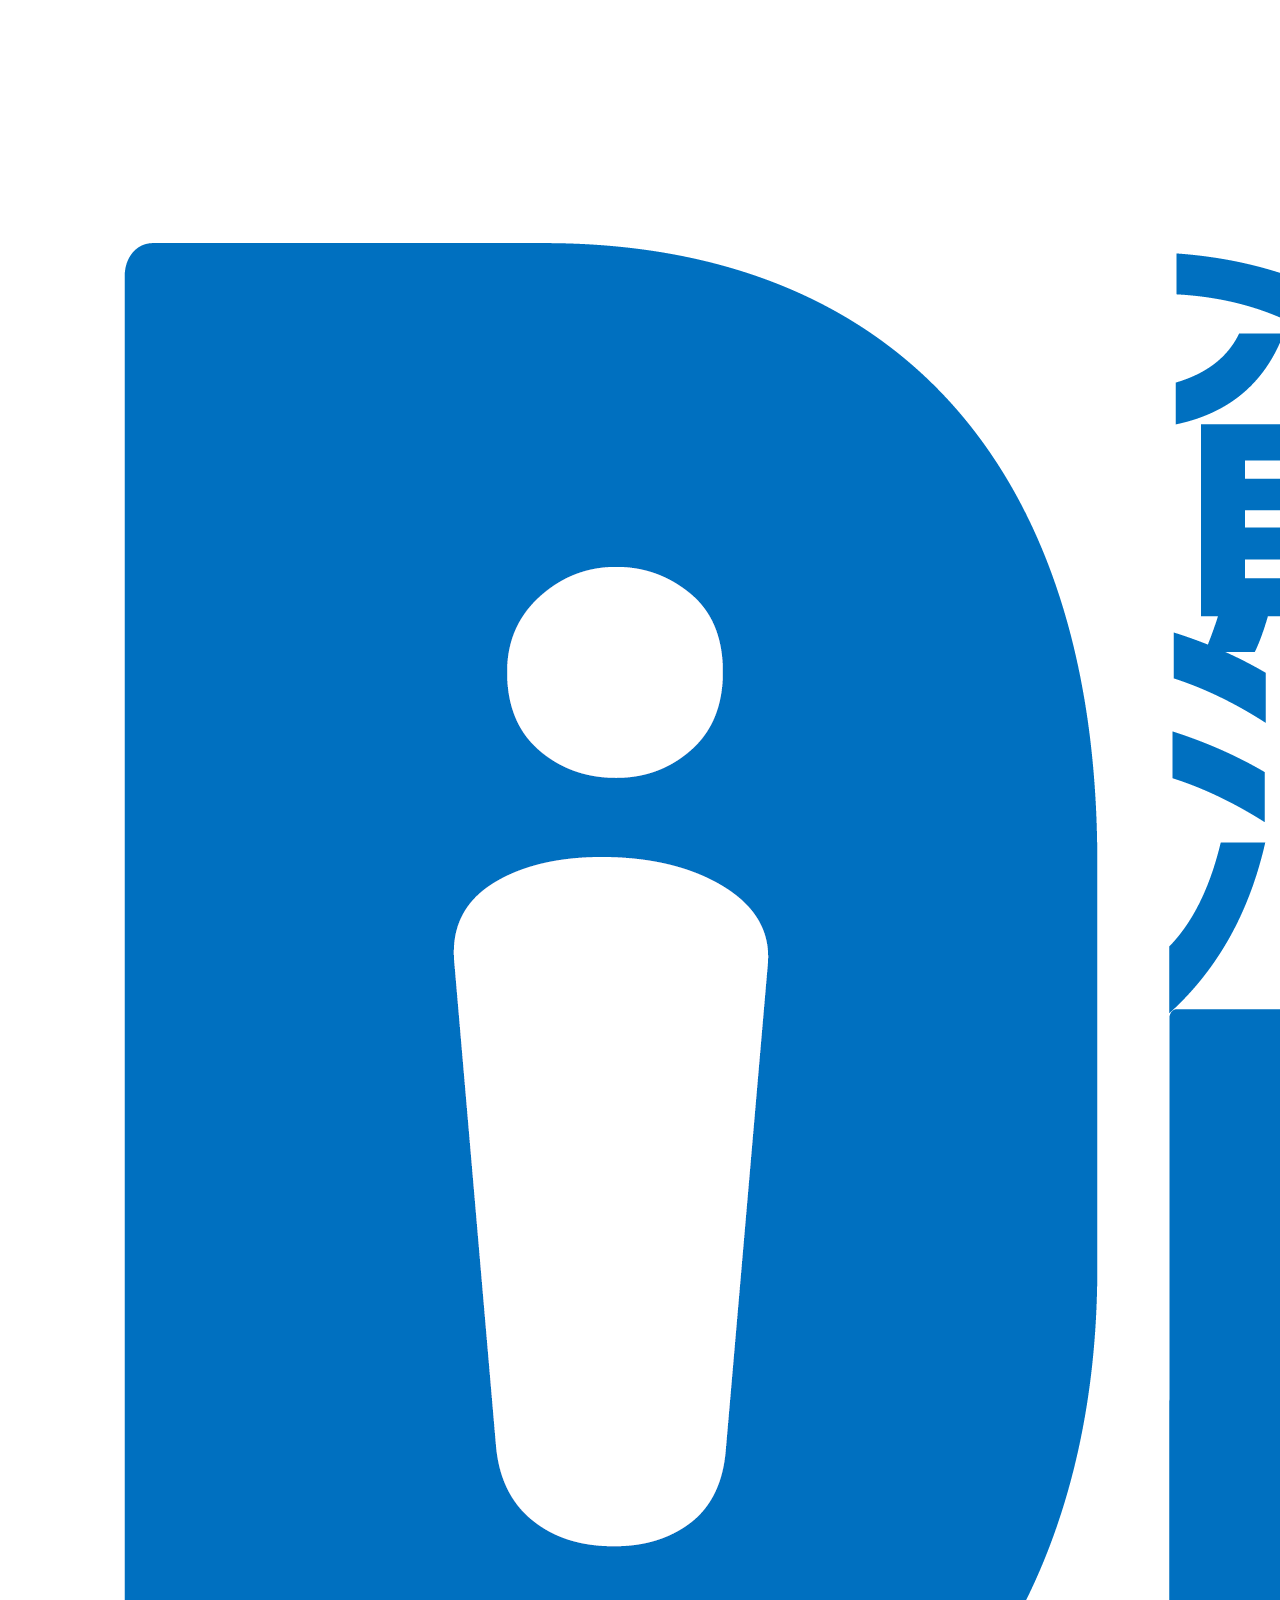
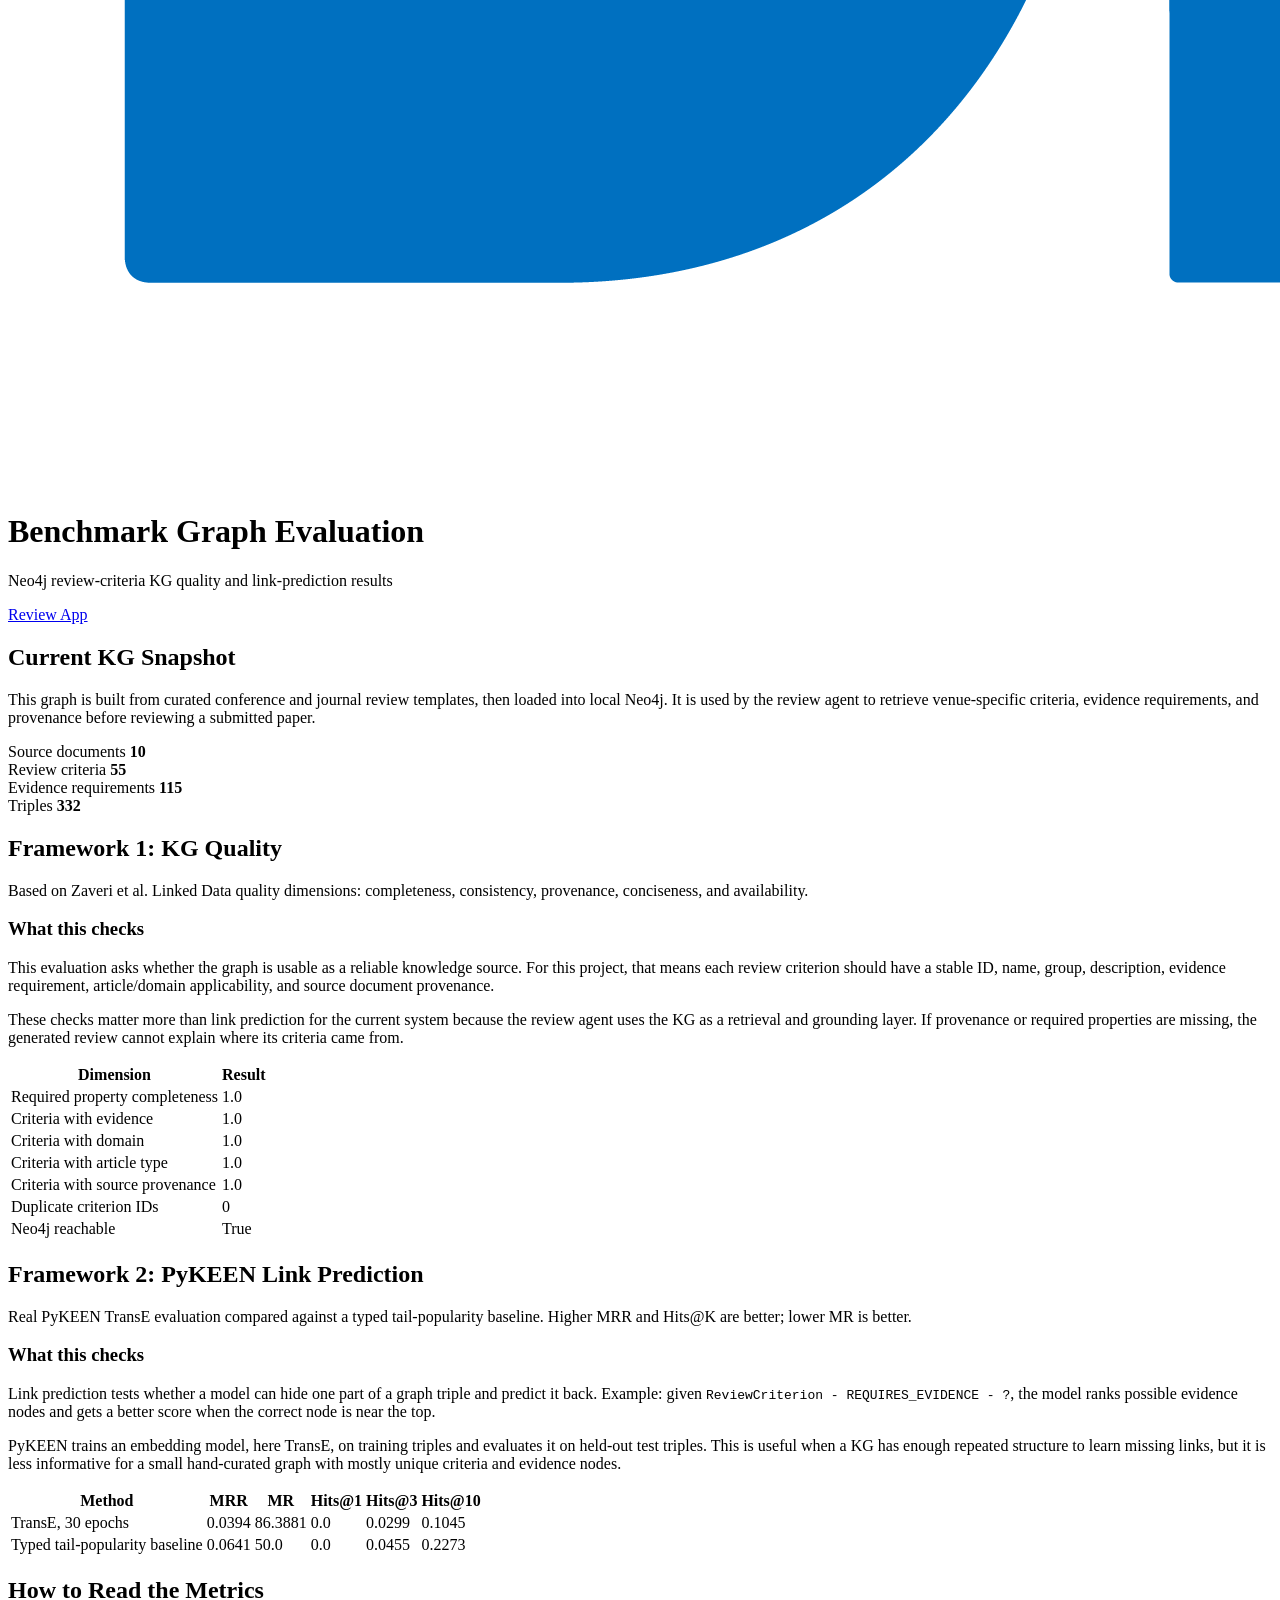
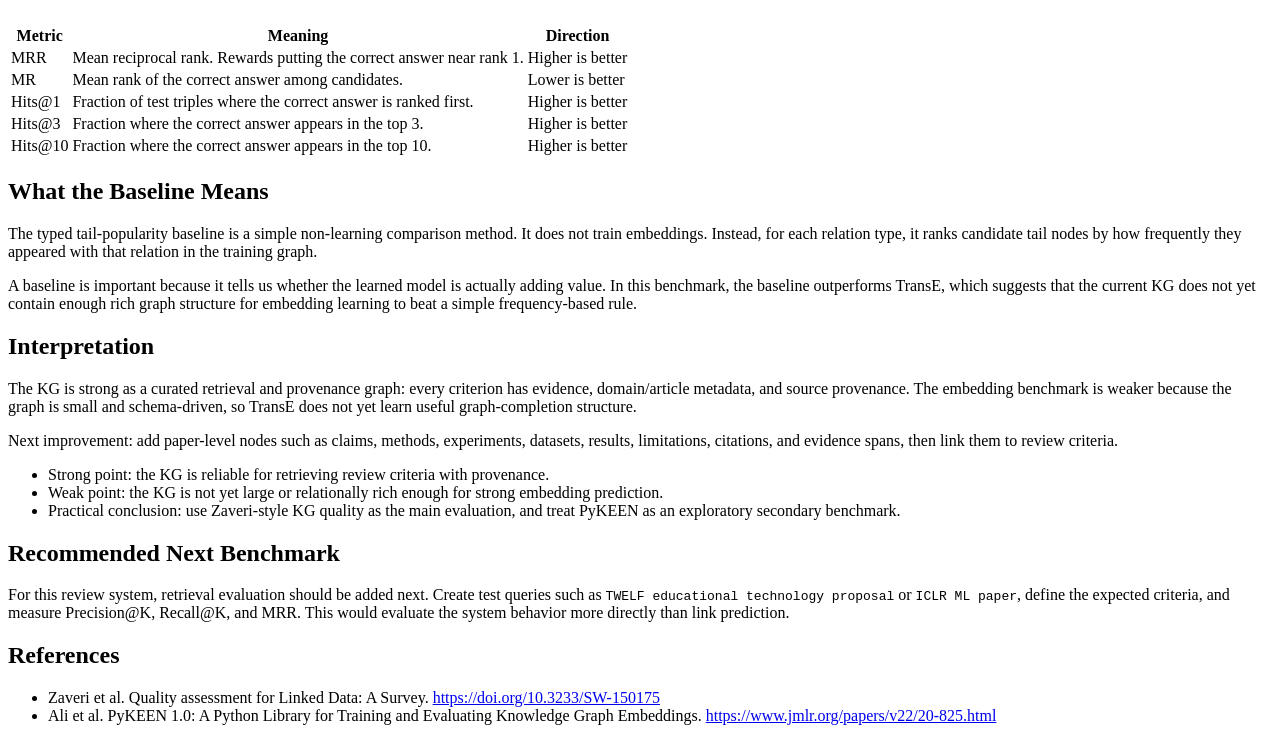
==== web/benchmark-graph-evaluation.html @ 400dcf51 "Rename benchmark graph evaluation page" ====
<!DOCTYPE html>
<html lang="en">
  <head>
    <meta charset="UTF-8" />
    <meta name="viewport" content="width=device-width, initial-scale=1.0" />
    <title>Benchmark Graph Evaluation</title>
    <link rel="icon" href="/favicon.ico" type="image/png" />
    <link rel="stylesheet" href="/styles.css" />
  </head>
  <body>
    <header class="site-header">
      <img src="/logo.png" alt="Logo" class="logo" onerror="this.style.display='none'" />
      <div>
        <h1>Benchmark Graph Evaluation</h1>
        <p class="subtitle">Neo4j review-criteria KG quality and link-prediction results</p>
      </div>
      <nav class="site-nav" aria-label="Primary">
        <a href="/">Review App</a>
      </nav>
    </header>

    <main class="layout benchmark-layout">
      <section class="panel benchmark-summary">
        <h2>Current KG Snapshot</h2>
        <p class="benchmark-note">
          This graph is built from curated conference and journal review templates, then loaded
          into local Neo4j. It is used by the review agent to retrieve venue-specific criteria,
          evidence requirements, and provenance before reviewing a submitted paper.
        </p>
        <div class="benchmark-grid">
          <div class="metric-card">
            <span class="metric-label">Source documents</span>
            <strong>10</strong>
          </div>
          <div class="metric-card">
            <span class="metric-label">Review criteria</span>
            <strong>55</strong>
          </div>
          <div class="metric-card">
            <span class="metric-label">Evidence requirements</span>
            <strong>115</strong>
          </div>
          <div class="metric-card">
            <span class="metric-label">Triples</span>
            <strong>332</strong>
          </div>
        </div>
      </section>

      <section class="panel">
        <h2>Framework 1: KG Quality</h2>
        <p class="benchmark-note">
          Based on Zaveri et al. Linked Data quality dimensions: completeness, consistency,
          provenance, conciseness, and availability.
        </p>
        <div class="explanation-block">
          <h3>What this checks</h3>
          <p>
            This evaluation asks whether the graph is usable as a reliable knowledge source. For
            this project, that means each review criterion should have a stable ID, name, group,
            description, evidence requirement, article/domain applicability, and source document
            provenance.
          </p>
          <p>
            These checks matter more than link prediction for the current system because the review
            agent uses the KG as a retrieval and grounding layer. If provenance or required
            properties are missing, the generated review cannot explain where its criteria came
            from.
          </p>
        </div>
        <table class="benchmark-table">
          <thead>
            <tr>
              <th>Dimension</th>
              <th>Result</th>
            </tr>
          </thead>
          <tbody>
            <tr><td>Required property completeness</td><td>1.0</td></tr>
            <tr><td>Criteria with evidence</td><td>1.0</td></tr>
            <tr><td>Criteria with domain</td><td>1.0</td></tr>
            <tr><td>Criteria with article type</td><td>1.0</td></tr>
            <tr><td>Criteria with source provenance</td><td>1.0</td></tr>
            <tr><td>Duplicate criterion IDs</td><td>0</td></tr>
            <tr><td>Neo4j reachable</td><td>True</td></tr>
          </tbody>
        </table>
      </section>

      <section class="panel">
        <h2>Framework 2: PyKEEN Link Prediction</h2>
        <p class="benchmark-note">
          Real PyKEEN TransE evaluation compared against a typed tail-popularity baseline.
          Higher MRR and Hits@K are better; lower MR is better.
        </p>
        <div class="explanation-block">
          <h3>What this checks</h3>
          <p>
            Link prediction tests whether a model can hide one part of a graph triple and predict
            it back. Example: given <code>ReviewCriterion - REQUIRES_EVIDENCE - ?</code>, the model
            ranks possible evidence nodes and gets a better score when the correct node is near the
            top.
          </p>
          <p>
            PyKEEN trains an embedding model, here TransE, on training triples and evaluates it on
            held-out test triples. This is useful when a KG has enough repeated structure to learn
            missing links, but it is less informative for a small hand-curated graph with mostly
            unique criteria and evidence nodes.
          </p>
        </div>
        <table class="benchmark-table">
          <thead>
            <tr>
              <th>Method</th>
              <th>MRR</th>
              <th>MR</th>
              <th>Hits@1</th>
              <th>Hits@3</th>
              <th>Hits@10</th>
            </tr>
          </thead>
          <tbody>
            <tr>
              <td>TransE, 30 epochs</td>
              <td>0.0394</td>
              <td>86.3881</td>
              <td>0.0</td>
              <td>0.0299</td>
              <td>0.1045</td>
            </tr>
            <tr>
              <td>Typed tail-popularity baseline</td>
              <td>0.0641</td>
              <td>50.0</td>
              <td>0.0</td>
              <td>0.0455</td>
              <td>0.2273</td>
            </tr>
          </tbody>
        </table>
      </section>

      <section class="panel">
        <h2>How to Read the Metrics</h2>
        <table class="benchmark-table">
          <thead>
            <tr>
              <th>Metric</th>
              <th>Meaning</th>
              <th>Direction</th>
            </tr>
          </thead>
          <tbody>
            <tr>
              <td>MRR</td>
              <td>Mean reciprocal rank. Rewards putting the correct answer near rank 1.</td>
              <td>Higher is better</td>
            </tr>
            <tr>
              <td>MR</td>
              <td>Mean rank of the correct answer among candidates.</td>
              <td>Lower is better</td>
            </tr>
            <tr>
              <td>Hits@1</td>
              <td>Fraction of test triples where the correct answer is ranked first.</td>
              <td>Higher is better</td>
            </tr>
            <tr>
              <td>Hits@3</td>
              <td>Fraction where the correct answer appears in the top 3.</td>
              <td>Higher is better</td>
            </tr>
            <tr>
              <td>Hits@10</td>
              <td>Fraction where the correct answer appears in the top 10.</td>
              <td>Higher is better</td>
            </tr>
          </tbody>
        </table>
      </section>

      <section class="panel">
        <h2>What the Baseline Means</h2>
        <p>
          The typed tail-popularity baseline is a simple non-learning comparison method. It does
          not train embeddings. Instead, for each relation type, it ranks candidate tail nodes by
          how frequently they appeared with that relation in the training graph.
        </p>
        <p>
          A baseline is important because it tells us whether the learned model is actually adding
          value. In this benchmark, the baseline outperforms TransE, which suggests that the current
          KG does not yet contain enough rich graph structure for embedding learning to beat a
          simple frequency-based rule.
        </p>
      </section>

      <section class="panel">
        <h2>Interpretation</h2>
        <p>
          The KG is strong as a curated retrieval and provenance graph: every criterion has
          evidence, domain/article metadata, and source provenance. The embedding benchmark is
          weaker because the graph is small and schema-driven, so TransE does not yet learn useful
          graph-completion structure.
        </p>
        <p>
          Next improvement: add paper-level nodes such as claims, methods, experiments, datasets,
          results, limitations, citations, and evidence spans, then link them to review criteria.
        </p>
        <ul class="benchmark-list">
          <li>
            Strong point: the KG is reliable for retrieving review criteria with provenance.
          </li>
          <li>
            Weak point: the KG is not yet large or relationally rich enough for strong embedding
            prediction.
          </li>
          <li>
            Practical conclusion: use Zaveri-style KG quality as the main evaluation, and treat
            PyKEEN as an exploratory secondary benchmark.
          </li>
        </ul>
      </section>

      <section class="panel">
        <h2>Recommended Next Benchmark</h2>
        <p>
          For this review system, retrieval evaluation should be added next. Create test queries
          such as <code>TWELF educational technology proposal</code> or <code>ICLR ML paper</code>,
          define the expected criteria, and measure Precision@K, Recall@K, and MRR. This would
          evaluate the system behavior more directly than link prediction.
        </p>
      </section>

      <section class="panel">
        <h2>References</h2>
        <ul class="reference-list">
          <li>
            Zaveri et al. Quality assessment for Linked Data: A Survey.
            <a href="https://doi.org/10.3233/SW-150175">https://doi.org/10.3233/SW-150175</a>
          </li>
          <li>
            Ali et al. PyKEEN 1.0: A Python Library for Training and Evaluating Knowledge Graph
            Embeddings.
            <a href="https://www.jmlr.org/papers/v22/20-825.html">
              https://www.jmlr.org/papers/v22/20-825.html
            </a>
          </li>
        </ul>
      </section>
    </main>
  </body>
</html>
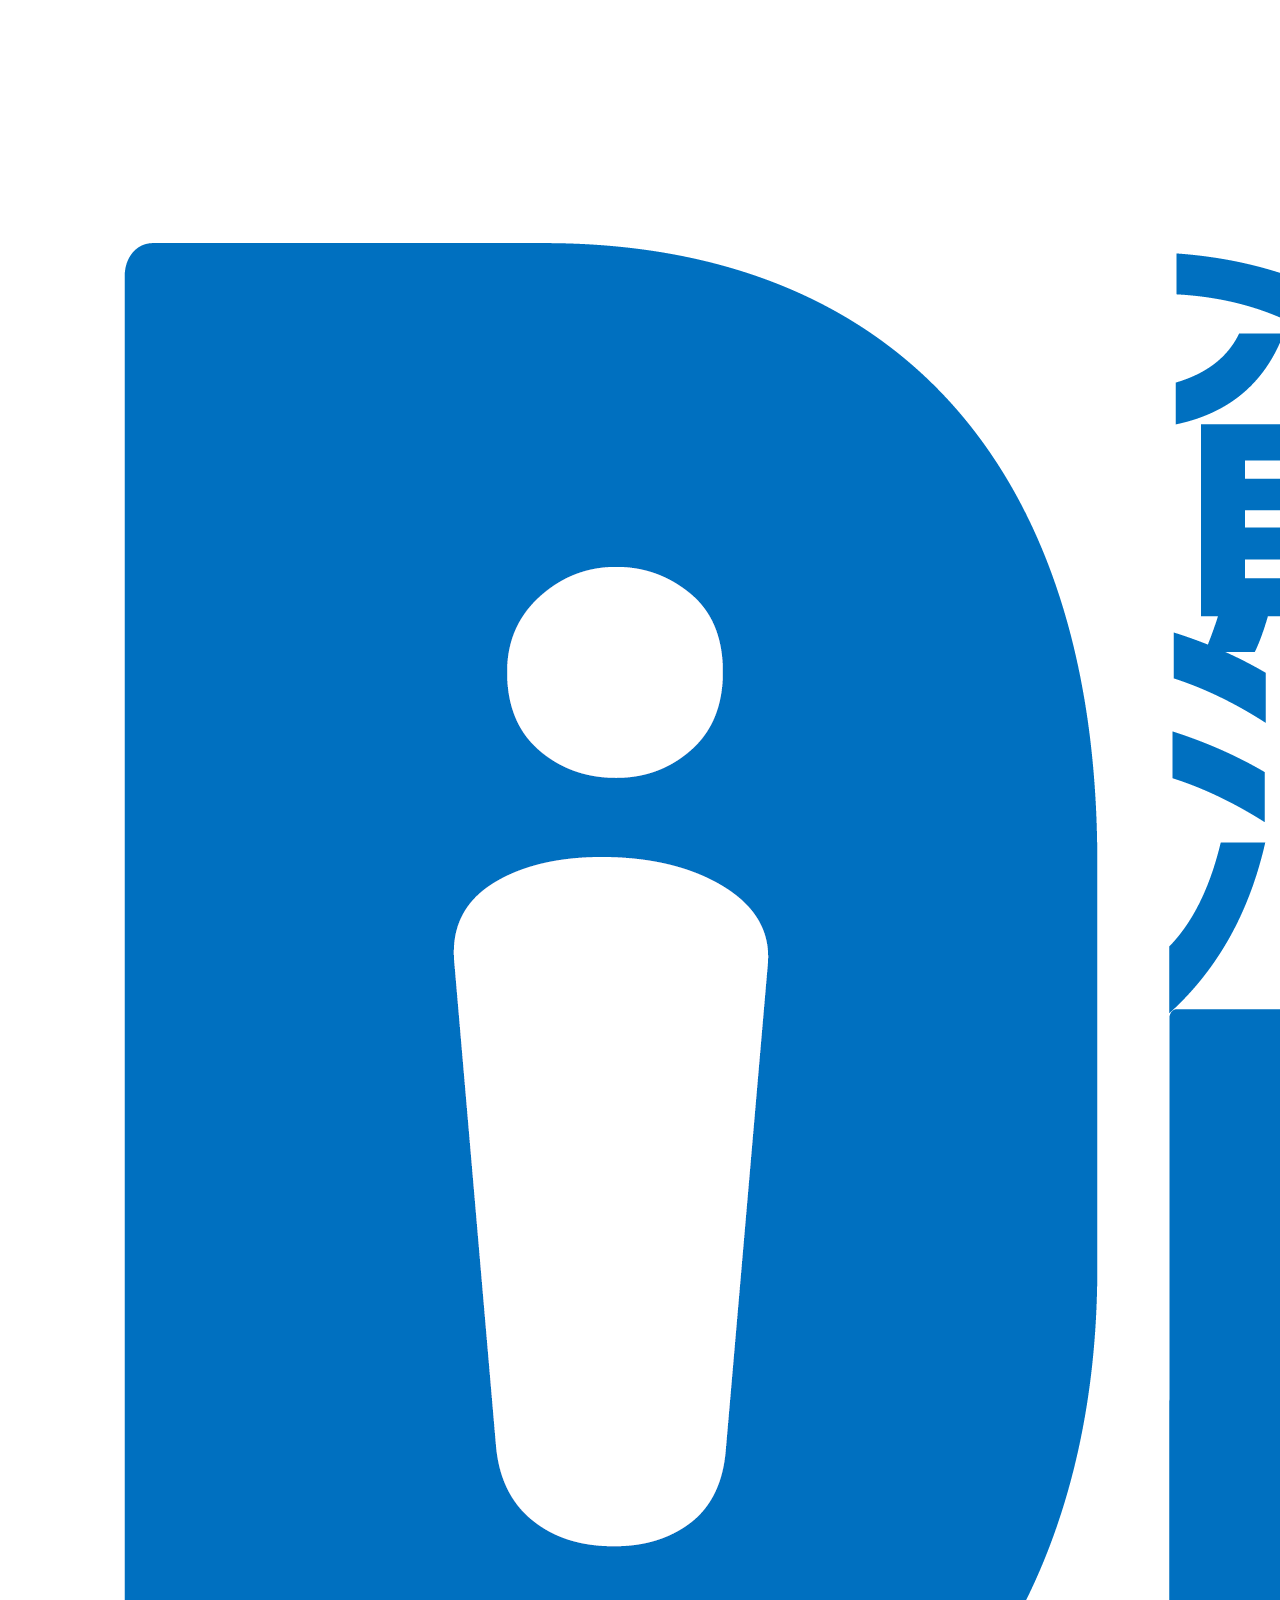
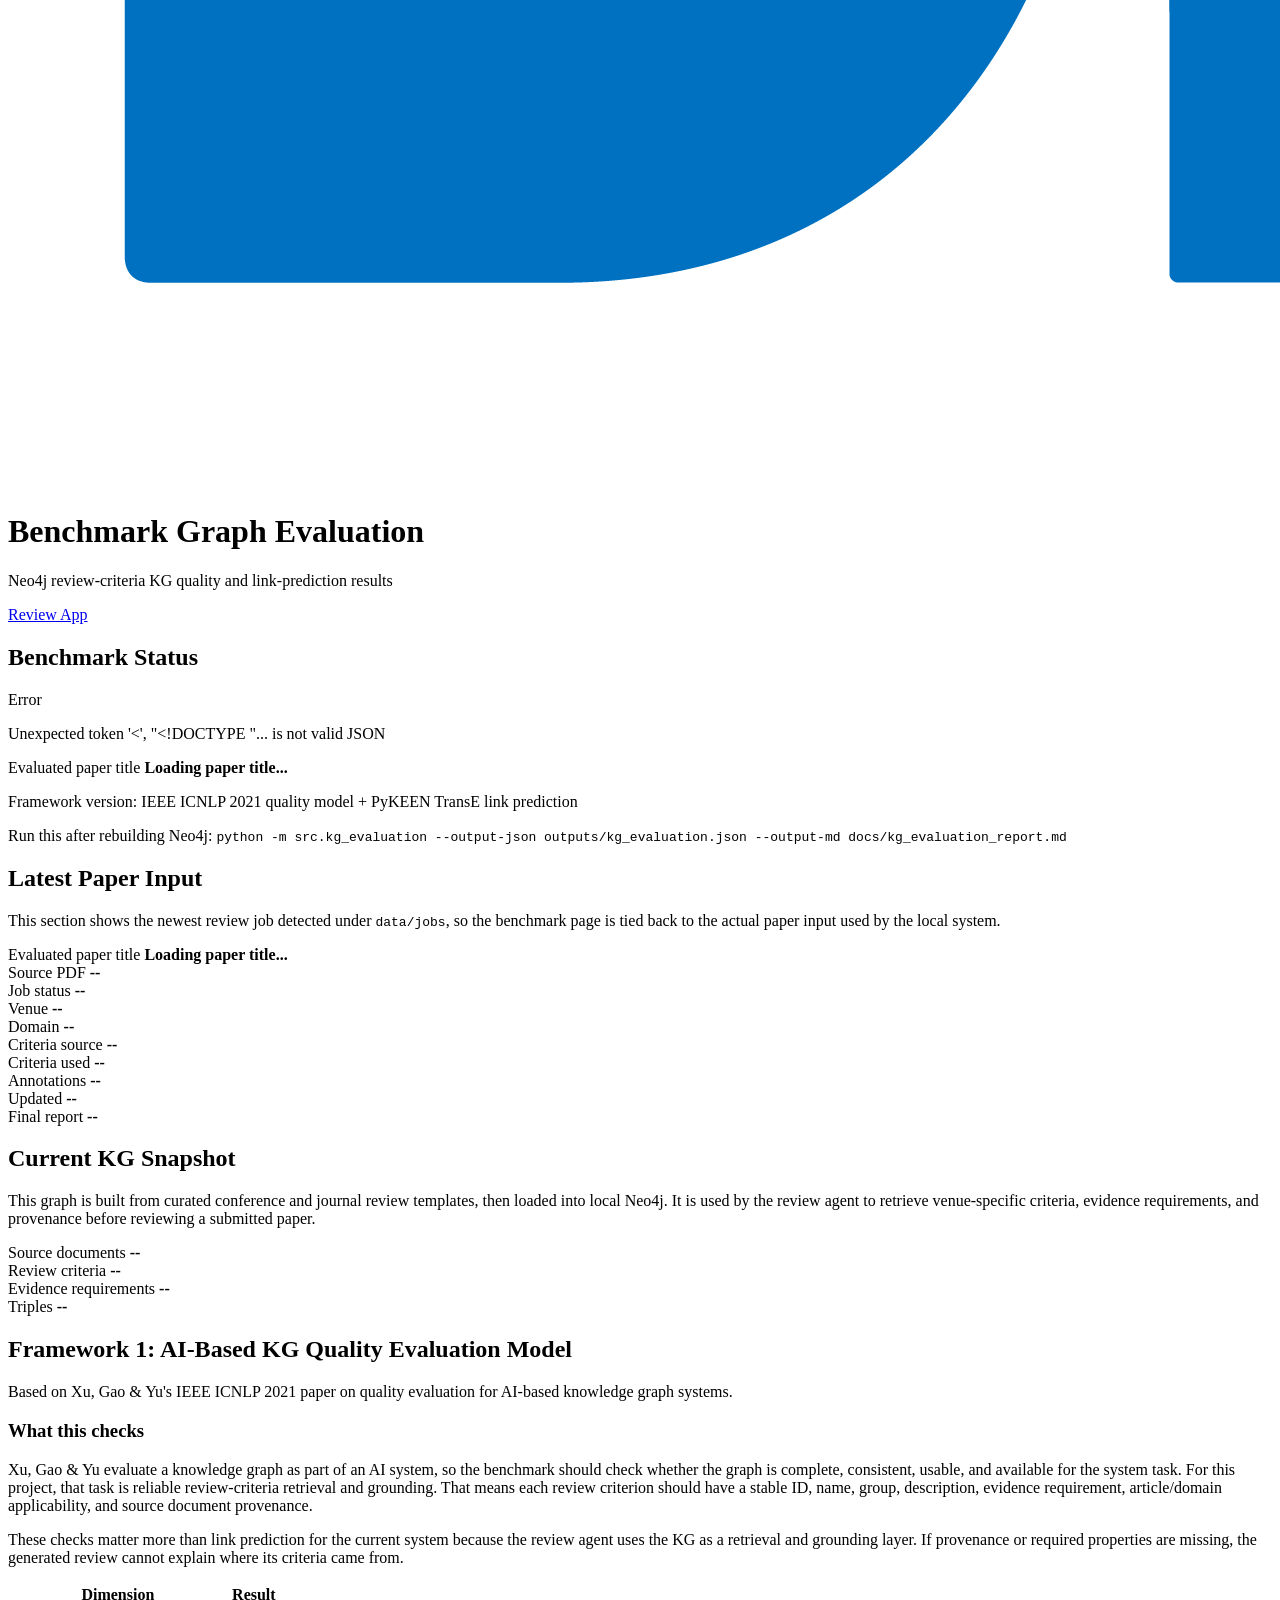
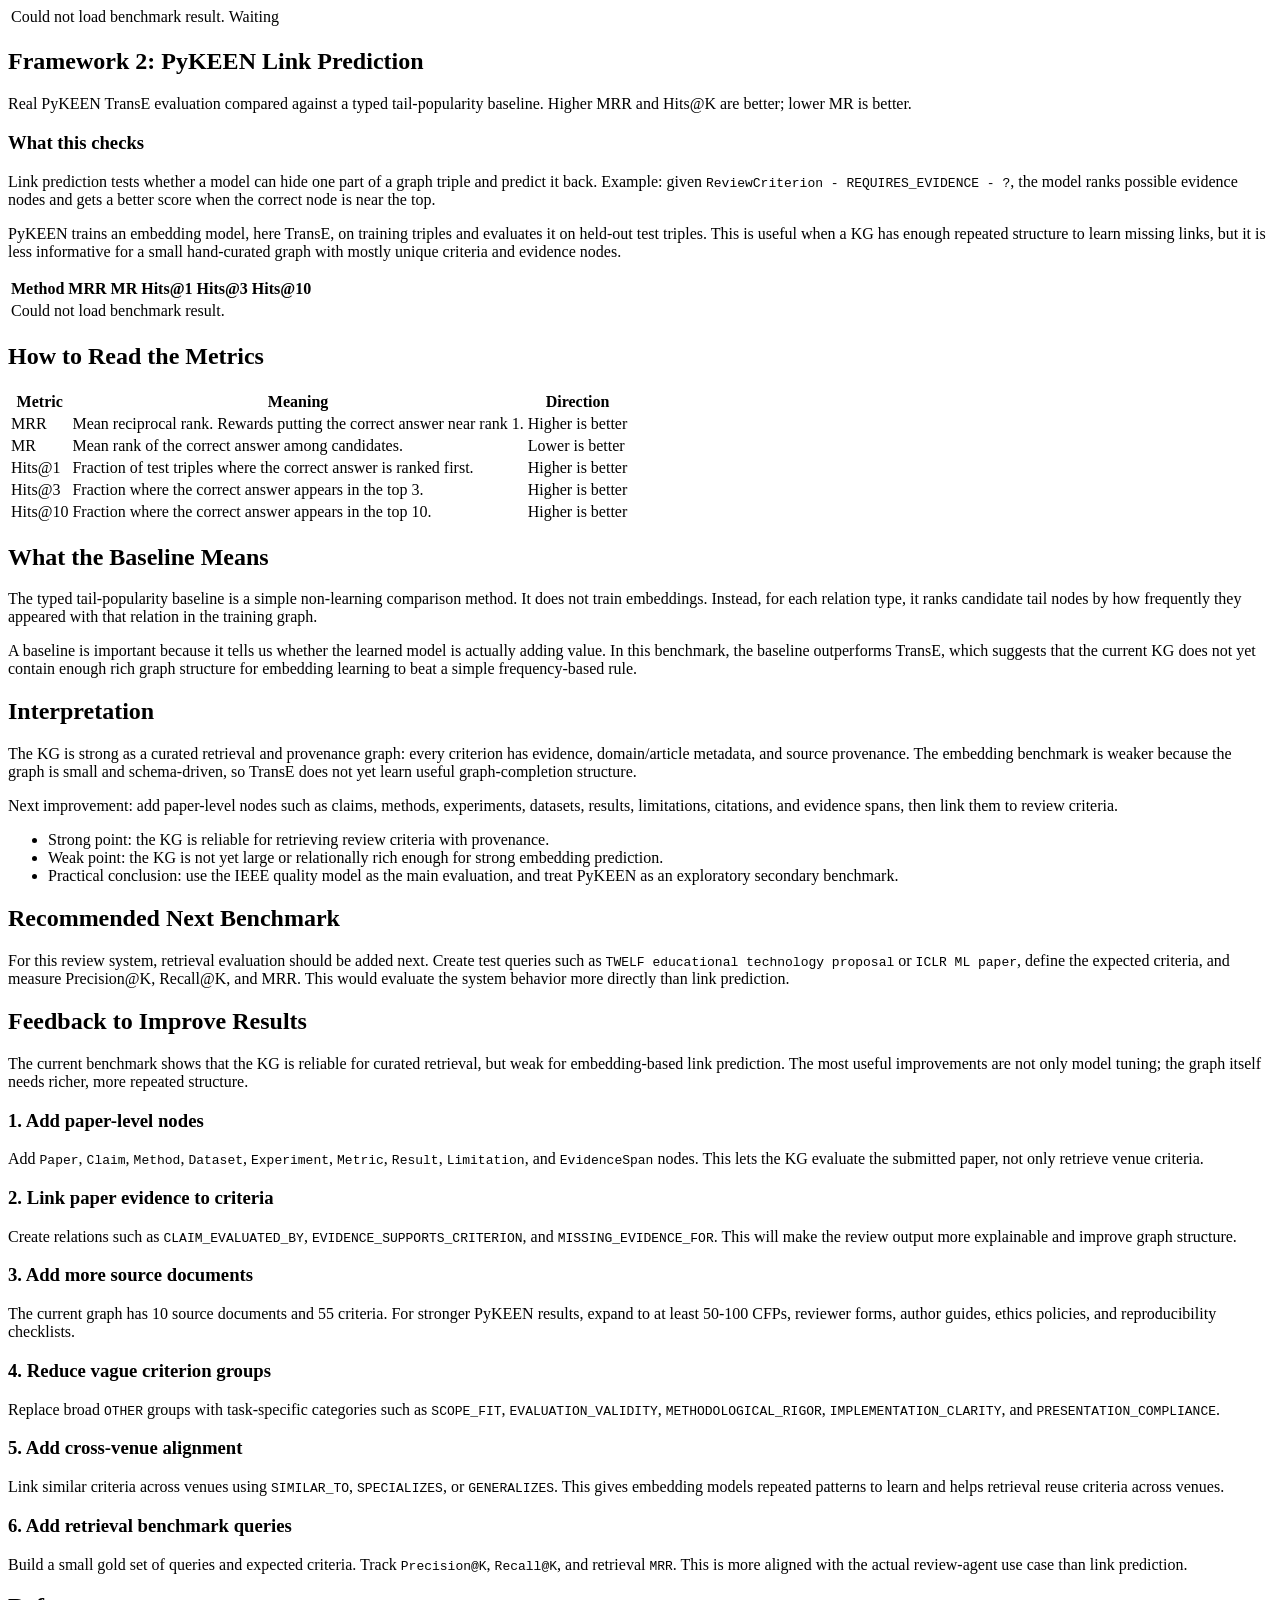
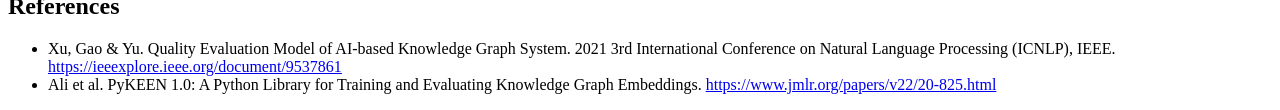
==== commit 0f792f45: "Improve KG benchmark page status" ====
--- a/web/benchmark-graph-evaluation.html
+++ b/web/benchmark-graph-evaluation.html
@@ -20,6 +20,89 @@
     </header>
 
     <main class="layout benchmark-layout">
+      <section class="panel benchmark-state" id="benchmark-state">
+        <h2>Benchmark Status</h2>
+        <div class="benchmark-status-row">
+          <span class="status-pill status-loading" id="evaluation-status-pill">
+            <span class="status-spinner" aria-hidden="true"></span>
+            Loading
+          </span>
+          <p id="benchmark-status-message">Loading latest graph benchmark result...</p>
+        </div>
+        <div class="benchmark-paper-title">
+          <span class="metric-label">Evaluated paper title</span>
+          <strong id="benchmark-paper-title">Loading paper title...</strong>
+        </div>
+        <div class="benchmark-waiting-banner" id="benchmark-waiting-banner" hidden>
+          <span class="status-spinner" aria-hidden="true"></span>
+          <div>
+            <strong>Evaluation is still running</strong>
+            <p>
+              The page will refresh the status automatically. Final result tables remain marked as
+              waiting until the review job is completed.
+            </p>
+          </div>
+        </div>
+        <p class="benchmark-version" id="benchmark-version">
+          Framework version: IEEE ICNLP 2021 quality model + PyKEEN TransE link prediction
+        </p>
+        <p class="benchmark-note">
+          Run this after rebuilding Neo4j:
+          <code>python -m src.kg_evaluation --output-json outputs/kg_evaluation.json --output-md docs/kg_evaluation_report.md</code>
+        </p>
+      </section>
+
+      <section class="panel benchmark-summary">
+        <h2>Latest Paper Input</h2>
+        <p class="benchmark-note">
+          This section shows the newest review job detected under <code>data/jobs</code>, so the
+          benchmark page is tied back to the actual paper input used by the local system.
+        </p>
+        <div class="paper-input-grid">
+          <div class="paper-input-card paper-input-card-wide">
+            <span class="metric-label">Evaluated paper title</span>
+            <strong id="paper-title">Loading paper title...</strong>
+          </div>
+          <div class="paper-input-card">
+            <span class="metric-label">Source PDF</span>
+            <strong id="paper-source-pdf">--</strong>
+          </div>
+          <div class="paper-input-card">
+            <span class="metric-label">Job status</span>
+            <strong id="paper-status">--</strong>
+          </div>
+          <div class="paper-input-card">
+            <span class="metric-label">Venue</span>
+            <strong id="paper-venue">--</strong>
+          </div>
+          <div class="paper-input-card">
+            <span class="metric-label">Domain</span>
+            <strong id="paper-domain">--</strong>
+          </div>
+          <div class="paper-input-card">
+            <span class="metric-label">Criteria source</span>
+            <strong id="paper-criteria-source">--</strong>
+          </div>
+          <div class="paper-input-card">
+            <span class="metric-label">Criteria used</span>
+            <strong id="paper-criteria-count">--</strong>
+          </div>
+          <div class="paper-input-card">
+            <span class="metric-label">Annotations</span>
+            <strong id="paper-annotations">--</strong>
+          </div>
+          <div class="paper-input-card">
+            <span class="metric-label">Updated</span>
+            <strong id="paper-updated">--</strong>
+          </div>
+          <div class="paper-input-card">
+            <span class="metric-label">Final report</span>
+            <strong id="paper-final-report">--</strong>
+          </div>
+        </div>
+        <p class="benchmark-note" id="completed-paper-note"></p>
+      </section>
+
       <section class="panel benchmark-summary">
         <h2>Current KG Snapshot</h2>
         <p class="benchmark-note">
@@ -30,36 +113,38 @@
         <div class="benchmark-grid">
           <div class="metric-card">
             <span class="metric-label">Source documents</span>
-            <strong>10</strong>
+            <strong id="metric-source-documents">--</strong>
           </div>
           <div class="metric-card">
             <span class="metric-label">Review criteria</span>
-            <strong>55</strong>
+            <strong id="metric-review-criteria">--</strong>
           </div>
           <div class="metric-card">
             <span class="metric-label">Evidence requirements</span>
-            <strong>115</strong>
+            <strong id="metric-evidence-requirements">--</strong>
           </div>
           <div class="metric-card">
             <span class="metric-label">Triples</span>
-            <strong>332</strong>
-          </div>
-        </div>
-      </section>
-
-      <section class="panel">
-        <h2>Framework 1: KG Quality</h2>
+            <strong id="metric-triples">--</strong>
+          </div>
+        </div>
+      </section>
+
+      <section class="panel">
+        <h2>Framework 1: AI-Based KG Quality Evaluation Model</h2>
         <p class="benchmark-note">
-          Based on Zaveri et al. Linked Data quality dimensions: completeness, consistency,
-          provenance, conciseness, and availability.
+          Based on Xu, Gao & Yu's IEEE ICNLP 2021 paper on quality evaluation for
+          AI-based knowledge graph systems.
         </p>
         <div class="explanation-block">
           <h3>What this checks</h3>
           <p>
-            This evaluation asks whether the graph is usable as a reliable knowledge source. For
-            this project, that means each review criterion should have a stable ID, name, group,
-            description, evidence requirement, article/domain applicability, and source document
-            provenance.
+            Xu, Gao & Yu evaluate a knowledge graph as part of an AI system, so the
+            benchmark should check whether the graph is complete, consistent, usable, and
+            available for the system task. For this project, that task is reliable
+            review-criteria retrieval and grounding. That means each review criterion should
+            have a stable ID, name, group, description, evidence requirement, article/domain
+            applicability, and source document provenance.
           </p>
           <p>
             These checks matter more than link prediction for the current system because the review
@@ -75,14 +160,8 @@
               <th>Result</th>
             </tr>
           </thead>
-          <tbody>
-            <tr><td>Required property completeness</td><td>1.0</td></tr>
-            <tr><td>Criteria with evidence</td><td>1.0</td></tr>
-            <tr><td>Criteria with domain</td><td>1.0</td></tr>
-            <tr><td>Criteria with article type</td><td>1.0</td></tr>
-            <tr><td>Criteria with source provenance</td><td>1.0</td></tr>
-            <tr><td>Duplicate criterion IDs</td><td>0</td></tr>
-            <tr><td>Neo4j reachable</td><td>True</td></tr>
+          <tbody id="quality-results">
+            <tr><td colspan="2">Waiting for benchmark result...</td></tr>
           </tbody>
         </table>
       </section>
@@ -119,23 +198,8 @@
               <th>Hits@10</th>
             </tr>
           </thead>
-          <tbody>
-            <tr>
-              <td>TransE, 30 epochs</td>
-              <td>0.0394</td>
-              <td>86.3881</td>
-              <td>0.0</td>
-              <td>0.0299</td>
-              <td>0.1045</td>
-            </tr>
-            <tr>
-              <td>Typed tail-popularity baseline</td>
-              <td>0.0641</td>
-              <td>50.0</td>
-              <td>0.0</td>
-              <td>0.0455</td>
-              <td>0.2273</td>
-            </tr>
+          <tbody id="link-prediction-results">
+            <tr><td colspan="6">Waiting for benchmark result...</td></tr>
           </tbody>
         </table>
       </section>
@@ -216,8 +280,8 @@
             prediction.
           </li>
           <li>
-            Practical conclusion: use Zaveri-style KG quality as the main evaluation, and treat
-            PyKEEN as an exploratory secondary benchmark.
+            Practical conclusion: use the IEEE quality model as the main evaluation, and
+            treat PyKEEN as an exploratory secondary benchmark.
           </li>
         </ul>
       </section>
@@ -233,11 +297,75 @@
       </section>
 
       <section class="panel">
+        <h2>Feedback to Improve Results</h2>
+        <p>
+          The current benchmark shows that the KG is reliable for curated retrieval, but weak for
+          embedding-based link prediction. The most useful improvements are not only model tuning;
+          the graph itself needs richer, more repeated structure.
+        </p>
+        <div class="feedback-grid">
+          <div class="feedback-item">
+            <h3>1. Add paper-level nodes</h3>
+            <p>
+              Add <code>Paper</code>, <code>Claim</code>, <code>Method</code>,
+              <code>Dataset</code>, <code>Experiment</code>, <code>Metric</code>,
+              <code>Result</code>, <code>Limitation</code>, and <code>EvidenceSpan</code> nodes.
+              This lets the KG evaluate the submitted paper, not only retrieve venue criteria.
+            </p>
+          </div>
+          <div class="feedback-item">
+            <h3>2. Link paper evidence to criteria</h3>
+            <p>
+              Create relations such as <code>CLAIM_EVALUATED_BY</code>,
+              <code>EVIDENCE_SUPPORTS_CRITERION</code>, and <code>MISSING_EVIDENCE_FOR</code>.
+              This will make the review output more explainable and improve graph structure.
+            </p>
+          </div>
+          <div class="feedback-item">
+            <h3>3. Add more source documents</h3>
+            <p>
+              The current graph has 10 source documents and 55 criteria. For stronger PyKEEN
+              results, expand to at least 50-100 CFPs, reviewer forms, author guides, ethics
+              policies, and reproducibility checklists.
+            </p>
+          </div>
+          <div class="feedback-item">
+            <h3>4. Reduce vague criterion groups</h3>
+            <p>
+              Replace broad <code>OTHER</code> groups with task-specific categories such as
+              <code>SCOPE_FIT</code>, <code>EVALUATION_VALIDITY</code>,
+              <code>METHODOLOGICAL_RIGOR</code>, <code>IMPLEMENTATION_CLARITY</code>, and
+              <code>PRESENTATION_COMPLIANCE</code>.
+            </p>
+          </div>
+          <div class="feedback-item">
+            <h3>5. Add cross-venue alignment</h3>
+            <p>
+              Link similar criteria across venues using <code>SIMILAR_TO</code>,
+              <code>SPECIALIZES</code>, or <code>GENERALIZES</code>. This gives embedding models
+              repeated patterns to learn and helps retrieval reuse criteria across venues.
+            </p>
+          </div>
+          <div class="feedback-item">
+            <h3>6. Add retrieval benchmark queries</h3>
+            <p>
+              Build a small gold set of queries and expected criteria. Track
+              <code>Precision@K</code>, <code>Recall@K</code>, and retrieval <code>MRR</code>.
+              This is more aligned with the actual review-agent use case than link prediction.
+            </p>
+          </div>
+        </div>
+      </section>
+
+      <section class="panel">
         <h2>References</h2>
         <ul class="reference-list">
           <li>
-            Zaveri et al. Quality assessment for Linked Data: A Survey.
-            <a href="https://doi.org/10.3233/SW-150175">https://doi.org/10.3233/SW-150175</a>
+            Xu, Gao & Yu. Quality Evaluation Model of AI-based Knowledge Graph System.
+            2021 3rd International Conference on Natural Language Processing (ICNLP), IEEE.
+            <a href="https://ieeexplore.ieee.org/document/9537861">
+              https://ieeexplore.ieee.org/document/9537861
+            </a>
           </li>
           <li>
             Ali et al. PyKEEN 1.0: A Python Library for Training and Evaluating Knowledge Graph
@@ -249,5 +377,186 @@
         </ul>
       </section>
     </main>
+    <script>
+      const text = (value) => value == null ? '--' : String(value);
+      const fixed = (value) => typeof value === 'number' ? value.toFixed(4) : text(value);
+      const runningStatuses = new Set([
+        'queued',
+        'pdf_uploading_to_mineru',
+        'pdf_parsing',
+        'agent_running',
+        'final_report_persisting',
+        'pdf_exporting',
+      ]);
+      let refreshTimer = null;
+      const timeText = (value) => {
+        if (!value) return '--';
+        const date = new Date(value);
+        return Number.isNaN(date.getTime()) ? String(value) : date.toLocaleString();
+      };
+
+      function setText(id, value) {
+        const element = document.getElementById(id);
+        if (element) element.textContent = text(value);
+      }
+
+      function row(cells) {
+        return `<tr>${cells.map((cell) => `<td>${cell}</td>`).join('')}</tr>`;
+      }
+
+      function setStatusPill(state, label) {
+        const pill = document.getElementById('evaluation-status-pill');
+        if (!pill) return;
+        pill.className = `status-pill status-${state}`;
+        const spinner = state === 'loading' || state === 'running'
+          ? '<span class="status-spinner" aria-hidden="true"></span>'
+          : '';
+        pill.innerHTML = `${spinner}${label}`;
+      }
+
+      function setWaitingRows(message) {
+        const qualityBody = document.getElementById('quality-results');
+        const linkBody = document.getElementById('link-prediction-results');
+        if (qualityBody) qualityBody.innerHTML = row([message, 'Waiting']);
+        if (linkBody) linkBody.innerHTML = `<tr><td colspan="6">${message}</td></tr>`;
+      }
+
+      function scheduleRefresh(shouldRefresh) {
+        if (refreshTimer) {
+          clearTimeout(refreshTimer);
+          refreshTimer = null;
+        }
+        if (shouldRefresh) {
+          refreshTimer = setTimeout(loadBenchmark, 8000);
+        }
+      }
+
+      async function loadBenchmark() {
+        const status = document.getElementById('benchmark-status-message');
+        setStatusPill('loading', 'Loading');
+        try {
+          const response = await fetch(`/api/kg-benchmark?ts=${Date.now()}`, { cache: 'no-store' });
+          const payload = await response.json();
+          if (!response.ok) throw new Error(payload.detail || 'Failed to load benchmark result');
+          if (!payload.ready) {
+            status.textContent = payload.message || 'Benchmark result is not available yet.';
+            setStatusPill('waiting', 'Waiting');
+            setWaitingRows('Benchmark result is not available yet.');
+            scheduleRefresh(false);
+            return;
+          }
+
+          const quality = payload.user_needs_quality || payload.zaveri_quality || {};
+          const counts = quality.node_counts || {};
+          const pykeen = payload.pykeen_transe || {};
+          const baseline = payload.pykeen_style_link_prediction || {};
+          const paper = payload.paper_input || {};
+          const completedPaper = payload.latest_completed_paper_input || {};
+          const displayPaper = paper.title ? paper : completedPaper;
+          const isRunning = Boolean(paper.is_running) || runningStatuses.has(paper.status);
+          const isFinished = Boolean(paper.is_finished) || paper.status === 'completed';
+          const isFailed = Boolean(paper.is_failed) || paper.status === 'failed';
+          const waitingBanner = document.getElementById('benchmark-waiting-banner');
+
+          if (waitingBanner) waitingBanner.hidden = !isRunning;
+          if (isRunning) {
+            setStatusPill('running', 'Running');
+            status.textContent = `Review evaluation is running for "${displayPaper.title || displayPaper.source_pdf_name}". Auto-refreshing every 8 seconds.`;
+          } else if (isFailed) {
+            setStatusPill('failed', 'Failed');
+            status.textContent = `Latest review job failed for "${displayPaper.title || displayPaper.source_pdf_name}". Showing the latest available graph benchmark.`;
+          } else if (isFinished) {
+            setStatusPill('ready', 'Finished');
+            status.textContent = `Evaluation finished. Showing benchmark generated at ${payload.generated_at}.`;
+          } else {
+            setStatusPill('ready', 'Ready');
+            status.textContent = `Showing benchmark generated at ${payload.generated_at}.`;
+          }
+
+          setText('benchmark-version', `Framework version: ${quality.framework || 'IEEE ICNLP 2021 quality model'} + PyKEEN TransE`);
+          setText('benchmark-paper-title', displayPaper.title || displayPaper.source_pdf_name);
+          setText('paper-title', displayPaper.title);
+          setText('paper-source-pdf', displayPaper.source_pdf_name);
+          setText('paper-status', displayPaper.status);
+          setText('paper-venue', displayPaper.venue || displayPaper.journal);
+          setText('paper-domain', displayPaper.domain);
+          setText('paper-criteria-source', displayPaper.criteria_source);
+          setText('paper-criteria-count', displayPaper.criteria_count);
+          setText('paper-annotations', displayPaper.annotation_count);
+          setText('paper-updated', timeText(displayPaper.updated_at));
+          setText('paper-final-report', displayPaper.final_report_ready ? 'Ready' : 'Waiting');
+          const completedNote = document.getElementById('completed-paper-note');
+          if (completedNote && completedPaper.job_id && completedPaper.job_id !== paper.job_id) {
+            completedNote.textContent = `Latest completed review: ${completedPaper.title || completedPaper.source_pdf_name} (${completedPaper.status}, ${completedPaper.annotation_count || 0} annotations).`;
+          } else if (completedNote) {
+            completedNote.textContent = isRunning
+              ? 'The current paper review is still running. Final benchmark result tables will appear after this job completes.'
+              : '';
+          }
+
+          if (isRunning) {
+            setText('metric-source-documents', '--');
+            setText('metric-review-criteria', '--');
+            setText('metric-evidence-requirements', '--');
+            setText('metric-triples', '--');
+            setWaitingRows('Current evaluation is running for this paper.');
+            scheduleRefresh(true);
+            return;
+          }
+
+          setText('metric-source-documents', counts.SourceDocument);
+          setText('metric-review-criteria', counts.ReviewCriterion);
+          setText('metric-evidence-requirements', counts.EvidenceRequirement);
+          setText('metric-triples', pykeen.triple_count || baseline.triple_count);
+
+          const qualityBody = document.getElementById('quality-results');
+          const consistency = quality.accuracy_consistency || {};
+          const completeness = quality.completeness || {};
+          const provenance = quality.provenance || {};
+          const duplicates = consistency.duplicate_criterion_ids || [];
+          const sourceDuplicates = consistency.duplicate_source_ids || [];
+          qualityBody.innerHTML = [
+            row(['Required property completeness', fixed(consistency.required_property_completeness)]),
+            row(['Criteria with evidence', fixed(completeness.criteria_with_evidence_ratio)]),
+            row(['Criteria with domain', fixed(completeness.criteria_with_domain_ratio)]),
+            row(['Criteria with article type', fixed(completeness.criteria_with_article_type_ratio)]),
+            row(['Criteria with source provenance', fixed(provenance.criteria_with_source_ratio)]),
+            row(['Duplicate criterion IDs', text(duplicates.length)]),
+            row(['Duplicate source IDs', text(sourceDuplicates.length)]),
+            row(['Neo4j reachable', text(quality.availability?.neo4j_reachable)]),
+          ].join('');
+
+          const linkBody = document.getElementById('link-prediction-results');
+          const pykeenMetrics = pykeen.metrics || {};
+          const baselineMetrics = baseline.metrics || {};
+          linkBody.innerHTML = [
+            row([
+              `${pykeen.model || 'TransE'}, ${pykeen.epochs || '--'} epochs`,
+              fixed(pykeenMetrics.MRR),
+              fixed(pykeenMetrics.MR),
+              fixed(pykeenMetrics['Hits@1']),
+              fixed(pykeenMetrics['Hits@3']),
+              fixed(pykeenMetrics['Hits@10']),
+            ]),
+            row([
+              'Typed tail-popularity baseline',
+              fixed(baselineMetrics.MRR),
+              fixed(baselineMetrics.MR),
+              fixed(baselineMetrics['Hits@1']),
+              fixed(baselineMetrics['Hits@3']),
+              fixed(baselineMetrics['Hits@10']),
+            ]),
+          ].join('');
+          scheduleRefresh(isRunning);
+        } catch (error) {
+          setStatusPill('failed', 'Error');
+          status.textContent = error.message || String(error);
+          setWaitingRows('Could not load benchmark result.');
+          scheduleRefresh(false);
+        }
+      }
+
+      loadBenchmark();
+    </script>
   </body>
 </html>
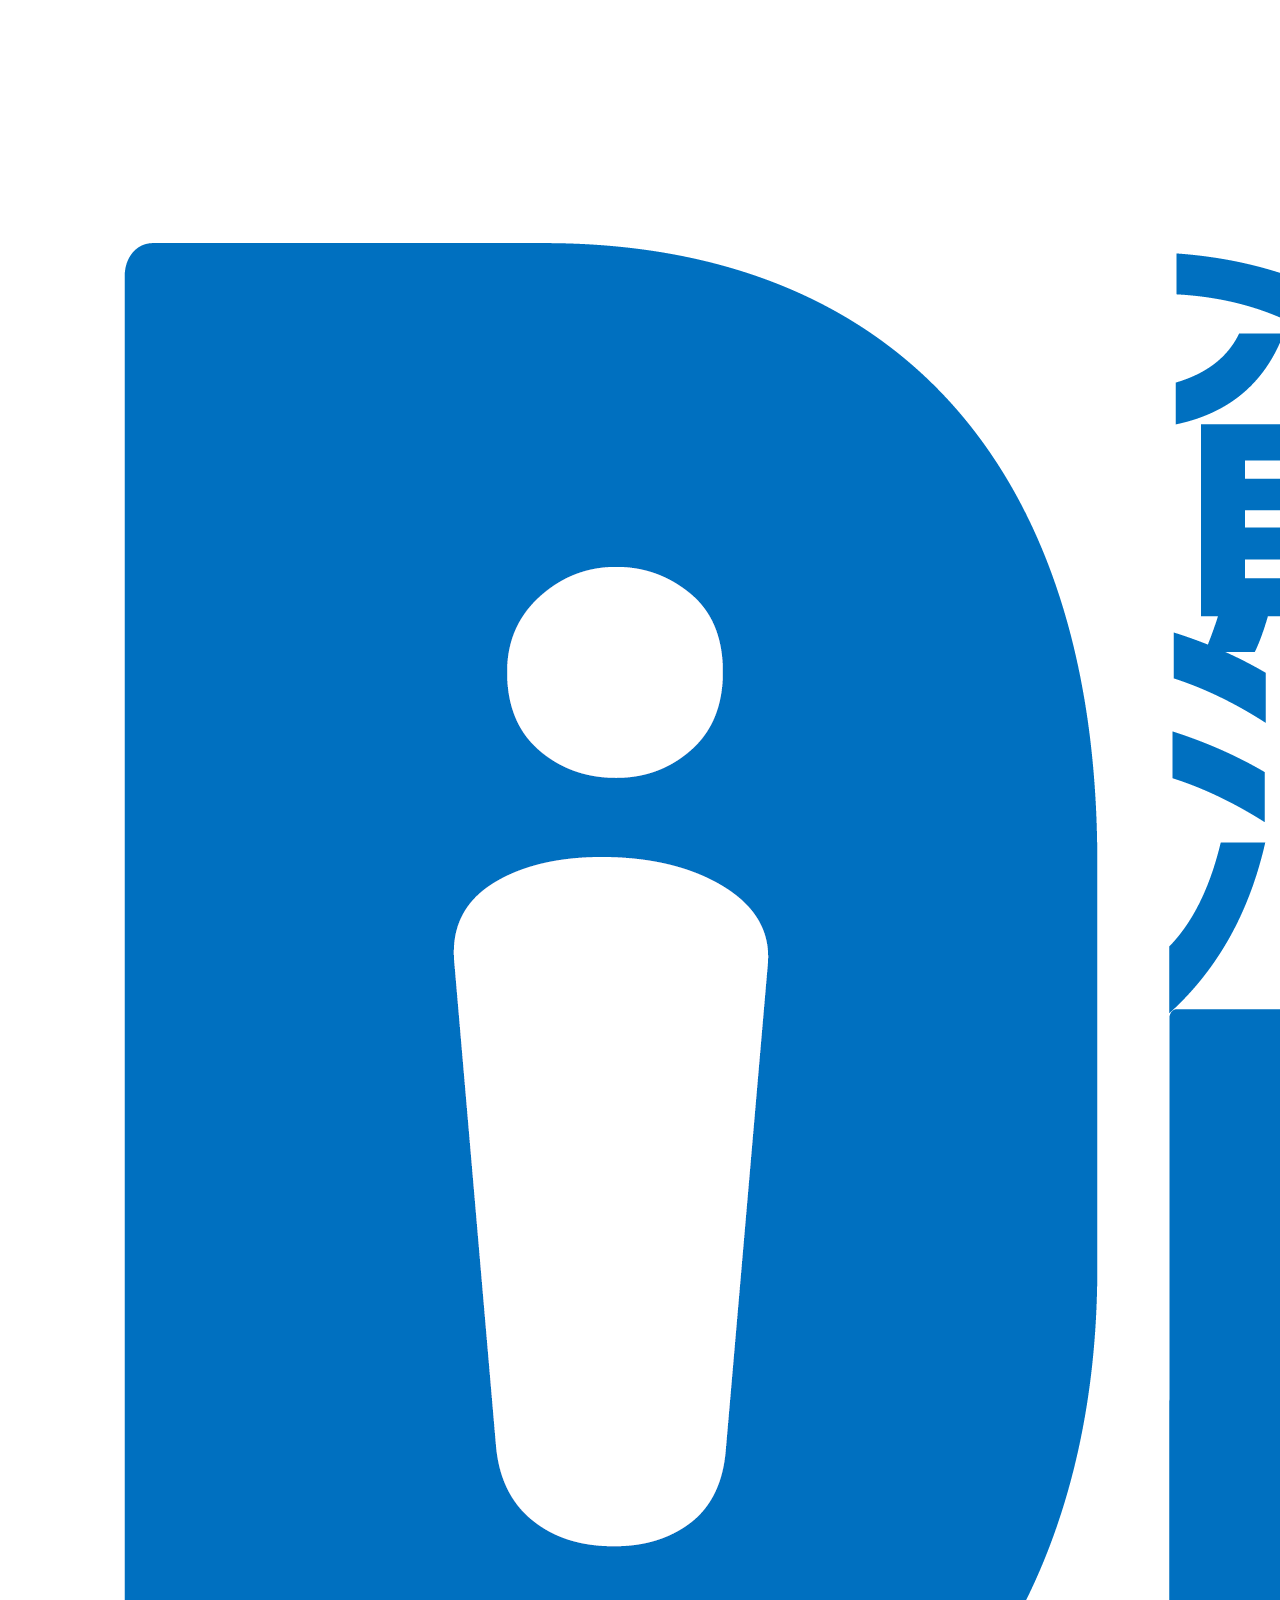
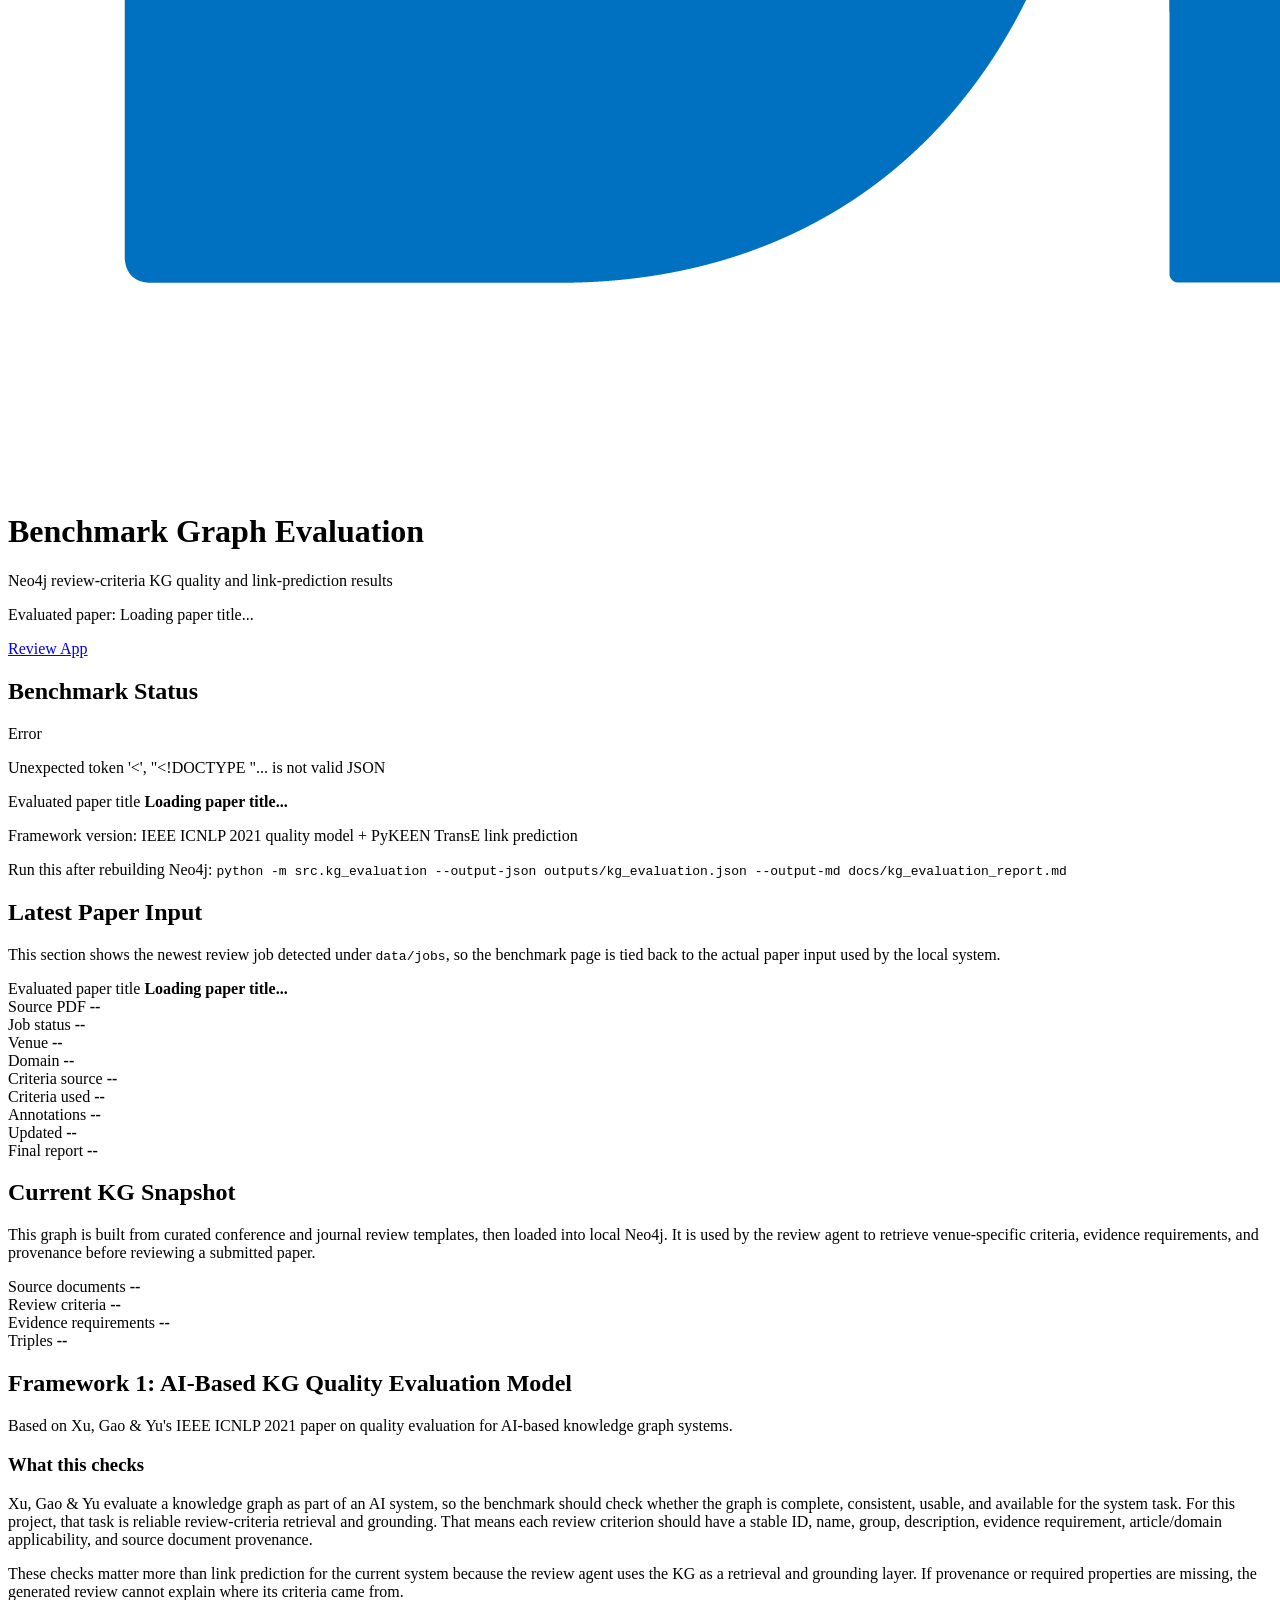
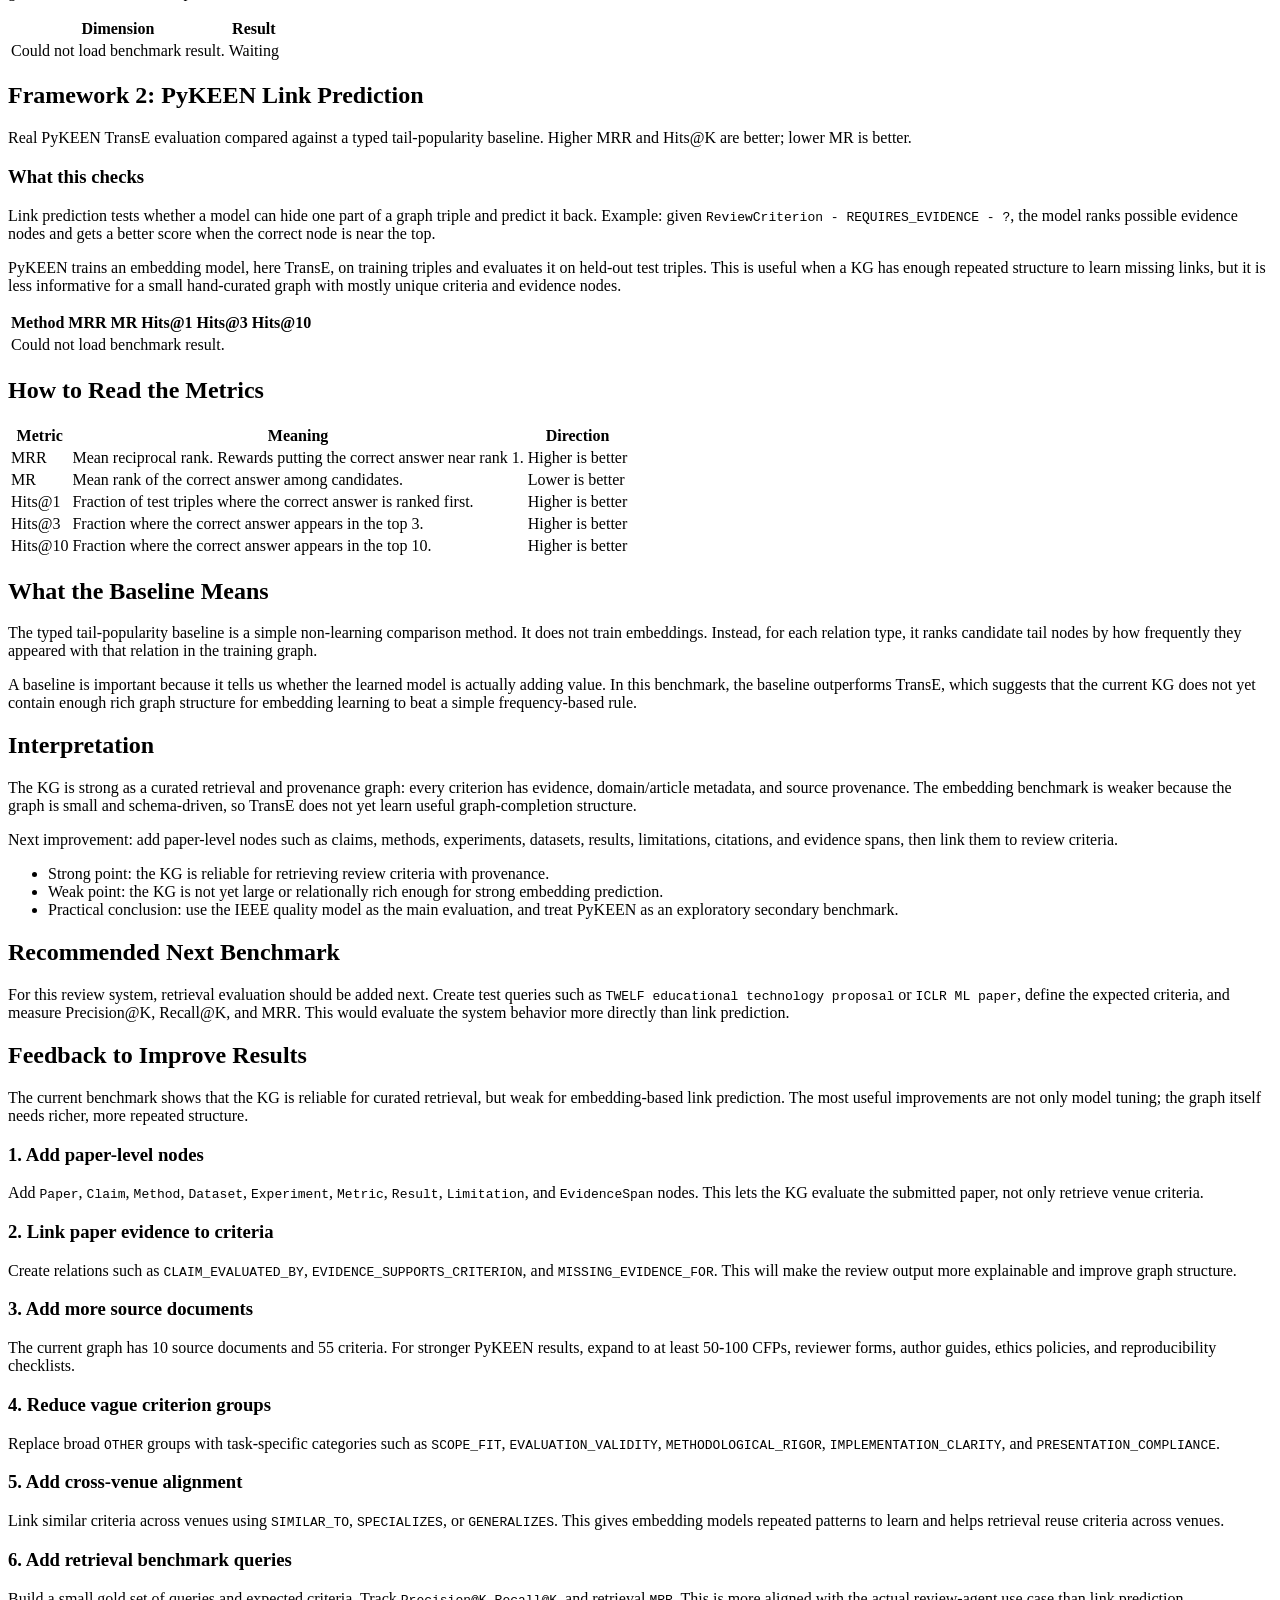
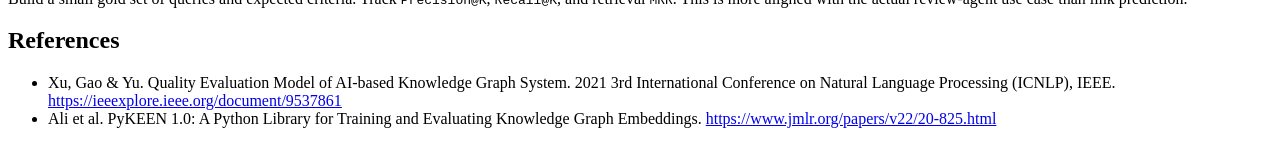
==== commit 04cb8c52: "Show evaluated paper title in benchmark header" ====
--- a/web/benchmark-graph-evaluation.html
+++ b/web/benchmark-graph-evaluation.html
@@ -4,6 +4,7 @@
     <meta charset="UTF-8" />
     <meta name="viewport" content="width=device-width, initial-scale=1.0" />
     <title>Benchmark Graph Evaluation</title>
+    <link rel="canonical" href="/benchmark-graph-evaluation.html" />
     <link rel="icon" href="/favicon.ico" type="image/png" />
     <link rel="stylesheet" href="/styles.css" />
   </head>
@@ -13,6 +14,9 @@
       <div>
         <h1>Benchmark Graph Evaluation</h1>
         <p class="subtitle">Neo4j review-criteria KG quality and link-prediction results</p>
+        <p class="subtitle benchmark-header-paper" id="benchmark-header-paper">
+          Evaluated paper: Loading paper title...
+        </p>
       </div>
       <nav class="site-nav" aria-label="Primary">
         <a href="/">Review App</a>
@@ -378,6 +382,10 @@
       </section>
     </main>
     <script>
+      if (window.location.search) {
+        window.history.replaceState(null, '', '/benchmark-graph-evaluation.html');
+      }
+
       const text = (value) => value == null ? '--' : String(value);
       const fixed = (value) => typeof value === 'number' ? value.toFixed(4) : text(value);
       const runningStatuses = new Set([
@@ -474,6 +482,7 @@
           }
 
           setText('benchmark-version', `Framework version: ${quality.framework || 'IEEE ICNLP 2021 quality model'} + PyKEEN TransE`);
+          setText('benchmark-header-paper', `Evaluated paper: ${displayPaper.title || displayPaper.source_pdf_name || '--'}`);
           setText('benchmark-paper-title', displayPaper.title || displayPaper.source_pdf_name);
           setText('paper-title', displayPaper.title);
           setText('paper-source-pdf', displayPaper.source_pdf_name);
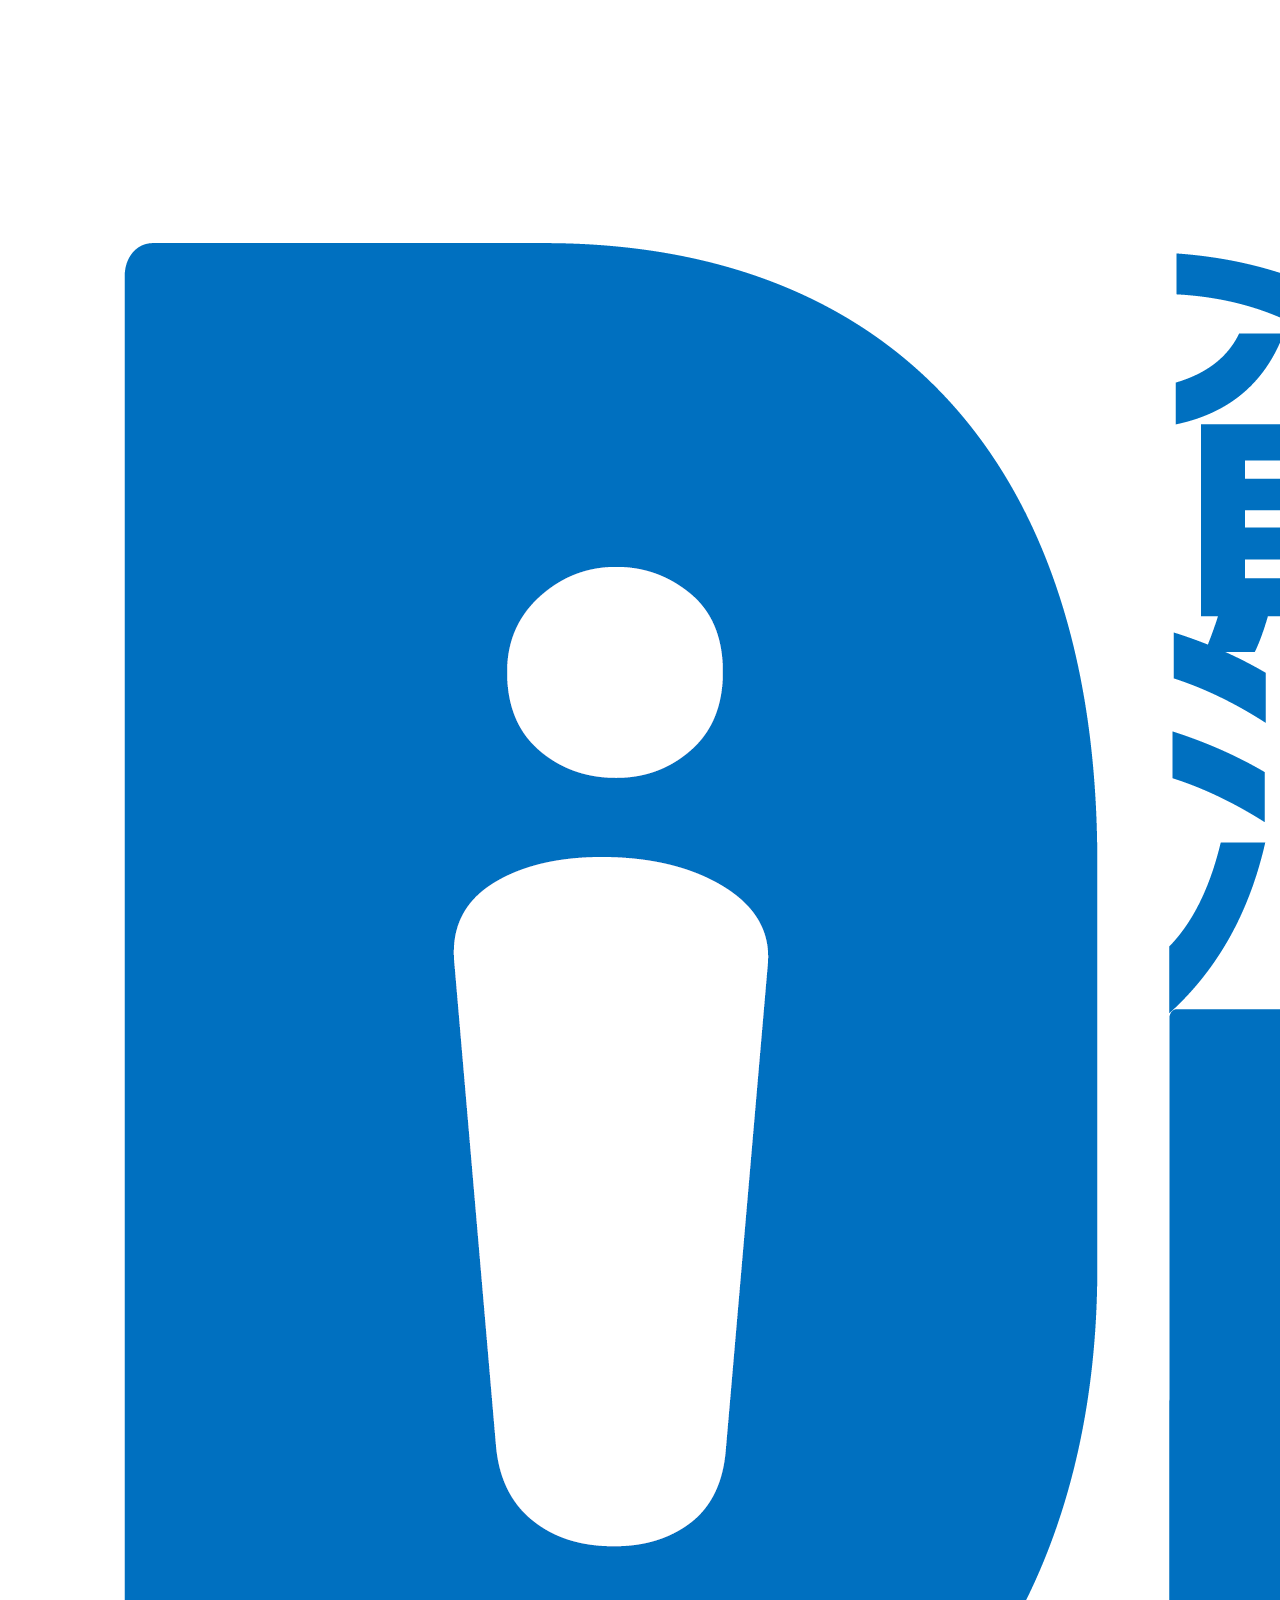
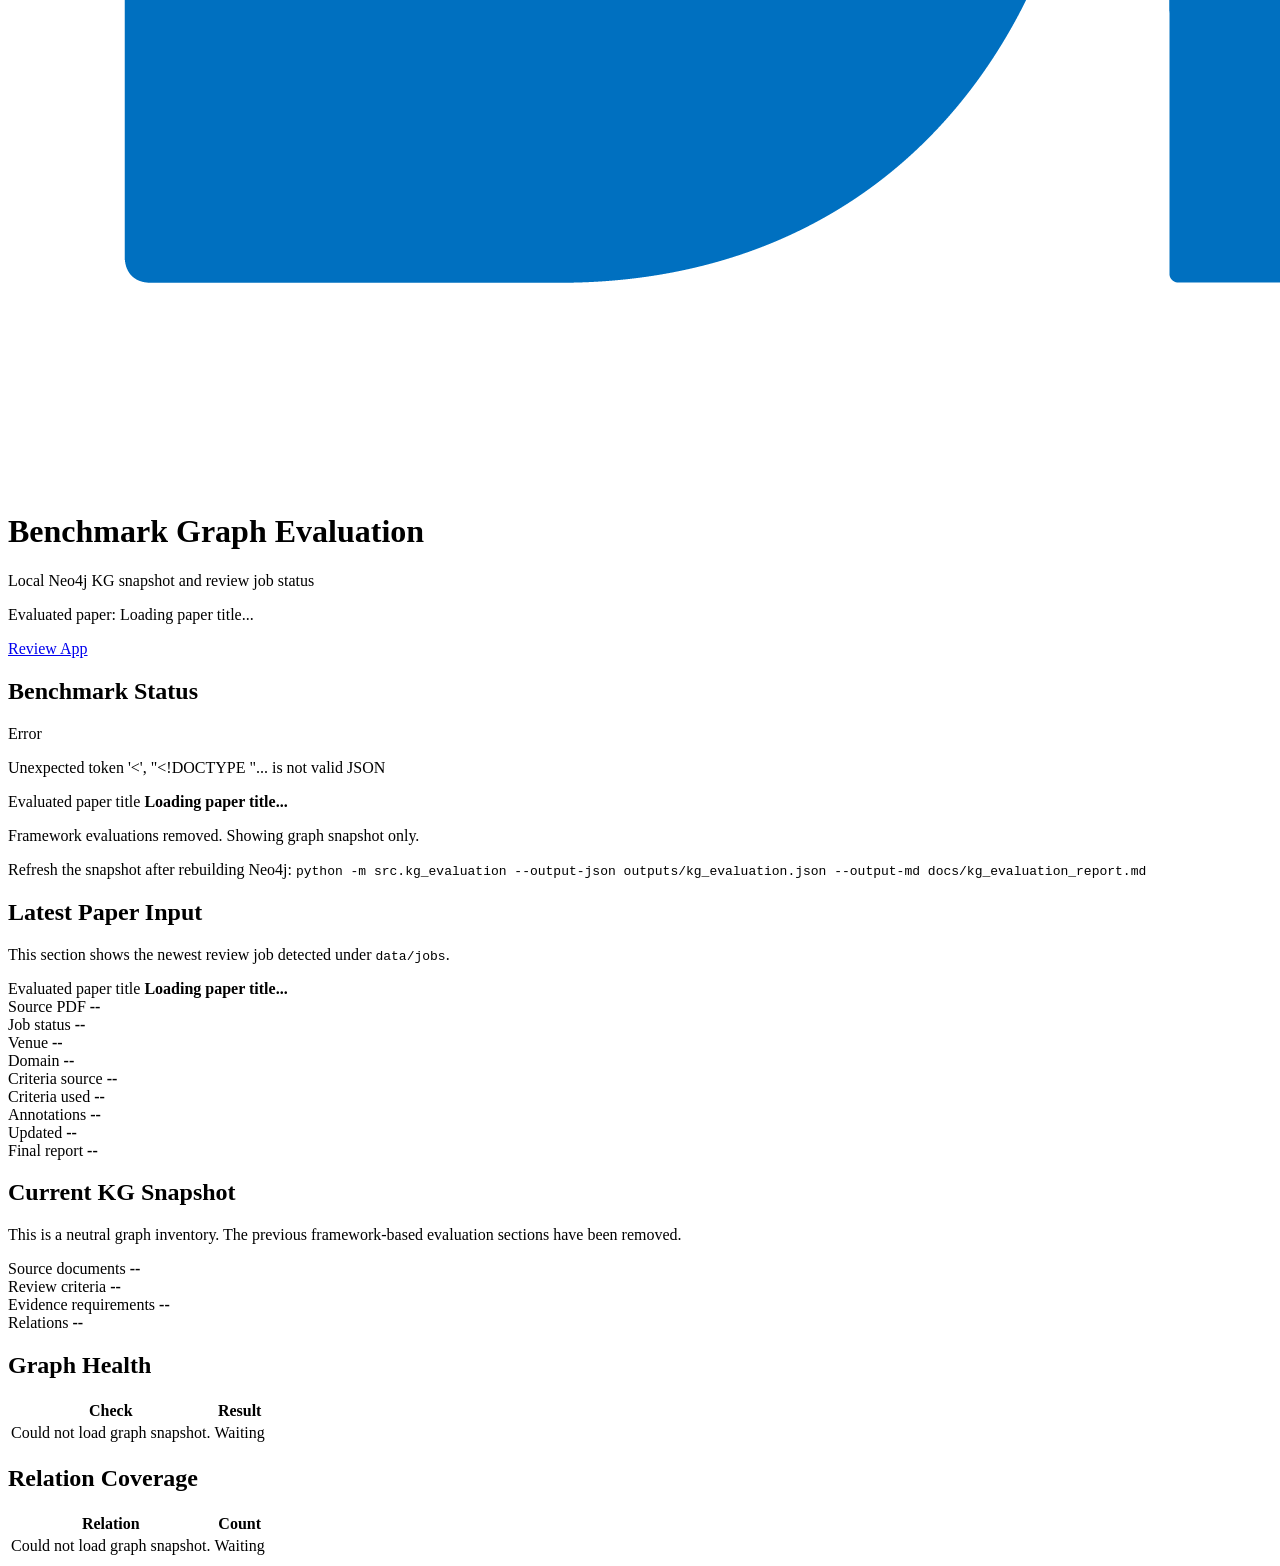
==== commit 41661420: "Add KG evidence behavior benchmark page" ====
--- a/web/benchmark-graph-evaluation.html
+++ b/web/benchmark-graph-evaluation.html
@@ -13,7 +13,7 @@
       <img src="/logo.png" alt="Logo" class="logo" onerror="this.style.display='none'" />
       <div>
         <h1>Benchmark Graph Evaluation</h1>
-        <p class="subtitle">Neo4j review-criteria KG quality and link-prediction results</p>
+        <p class="subtitle">Local Neo4j KG snapshot and review job status</p>
         <p class="subtitle benchmark-header-paper" id="benchmark-header-paper">
           Evaluated paper: Loading paper title...
         </p>
@@ -31,7 +31,7 @@
             <span class="status-spinner" aria-hidden="true"></span>
             Loading
           </span>
-          <p id="benchmark-status-message">Loading latest graph benchmark result...</p>
+          <p id="benchmark-status-message">Loading latest KG snapshot...</p>
         </div>
         <div class="benchmark-paper-title">
           <span class="metric-label">Evaluated paper title</span>
@@ -40,18 +40,15 @@
         <div class="benchmark-waiting-banner" id="benchmark-waiting-banner" hidden>
           <span class="status-spinner" aria-hidden="true"></span>
           <div>
-            <strong>Evaluation is still running</strong>
-            <p>
-              The page will refresh the status automatically. Final result tables remain marked as
-              waiting until the review job is completed.
-            </p>
+            <strong>Review is still running</strong>
+            <p>The page will refresh while the current review job is still active.</p>
           </div>
         </div>
         <p class="benchmark-version" id="benchmark-version">
-          Framework version: IEEE ICNLP 2021 quality model + PyKEEN TransE link prediction
+          Framework evaluations removed. Showing graph snapshot only.
         </p>
         <p class="benchmark-note">
-          Run this after rebuilding Neo4j:
+          Refresh the snapshot after rebuilding Neo4j:
           <code>python -m src.kg_evaluation --output-json outputs/kg_evaluation.json --output-md docs/kg_evaluation_report.md</code>
         </p>
       </section>
@@ -59,8 +56,7 @@
       <section class="panel benchmark-summary">
         <h2>Latest Paper Input</h2>
         <p class="benchmark-note">
-          This section shows the newest review job detected under <code>data/jobs</code>, so the
-          benchmark page is tied back to the actual paper input used by the local system.
+          This section shows the newest review job detected under <code>data/jobs</code>.
         </p>
         <div class="paper-input-grid">
           <div class="paper-input-card paper-input-card-wide">
@@ -110,9 +106,8 @@
       <section class="panel benchmark-summary">
         <h2>Current KG Snapshot</h2>
         <p class="benchmark-note">
-          This graph is built from curated conference and journal review templates, then loaded
-          into local Neo4j. It is used by the review agent to retrieve venue-specific criteria,
-          evidence requirements, and provenance before reviewing a submitted paper.
+          This is a neutral graph inventory. The previous framework-based evaluation sections have
+          been removed.
         </p>
         <div class="benchmark-grid">
           <div class="metric-card">
@@ -128,257 +123,40 @@
             <strong id="metric-evidence-requirements">--</strong>
           </div>
           <div class="metric-card">
-            <span class="metric-label">Triples</span>
-            <strong id="metric-triples">--</strong>
+            <span class="metric-label">Relations</span>
+            <strong id="metric-relations">--</strong>
           </div>
         </div>
       </section>
 
       <section class="panel">
-        <h2>Framework 1: AI-Based KG Quality Evaluation Model</h2>
-        <p class="benchmark-note">
-          Based on Xu, Gao & Yu's IEEE ICNLP 2021 paper on quality evaluation for
-          AI-based knowledge graph systems.
-        </p>
-        <div class="explanation-block">
-          <h3>What this checks</h3>
-          <p>
-            Xu, Gao & Yu evaluate a knowledge graph as part of an AI system, so the
-            benchmark should check whether the graph is complete, consistent, usable, and
-            available for the system task. For this project, that task is reliable
-            review-criteria retrieval and grounding. That means each review criterion should
-            have a stable ID, name, group, description, evidence requirement, article/domain
-            applicability, and source document provenance.
-          </p>
-          <p>
-            These checks matter more than link prediction for the current system because the review
-            agent uses the KG as a retrieval and grounding layer. If provenance or required
-            properties are missing, the generated review cannot explain where its criteria came
-            from.
-          </p>
-        </div>
+        <h2>Graph Health</h2>
         <table class="benchmark-table">
           <thead>
             <tr>
-              <th>Dimension</th>
+              <th>Check</th>
               <th>Result</th>
             </tr>
           </thead>
-          <tbody id="quality-results">
-            <tr><td colspan="2">Waiting for benchmark result...</td></tr>
+          <tbody id="graph-health-results">
+            <tr><td colspan="2">Waiting for graph snapshot...</td></tr>
           </tbody>
         </table>
       </section>
 
       <section class="panel">
-        <h2>Framework 2: PyKEEN Link Prediction</h2>
-        <p class="benchmark-note">
-          Real PyKEEN TransE evaluation compared against a typed tail-popularity baseline.
-          Higher MRR and Hits@K are better; lower MR is better.
-        </p>
-        <div class="explanation-block">
-          <h3>What this checks</h3>
-          <p>
-            Link prediction tests whether a model can hide one part of a graph triple and predict
-            it back. Example: given <code>ReviewCriterion - REQUIRES_EVIDENCE - ?</code>, the model
-            ranks possible evidence nodes and gets a better score when the correct node is near the
-            top.
-          </p>
-          <p>
-            PyKEEN trains an embedding model, here TransE, on training triples and evaluates it on
-            held-out test triples. This is useful when a KG has enough repeated structure to learn
-            missing links, but it is less informative for a small hand-curated graph with mostly
-            unique criteria and evidence nodes.
-          </p>
-        </div>
+        <h2>Relation Coverage</h2>
         <table class="benchmark-table">
           <thead>
             <tr>
-              <th>Method</th>
-              <th>MRR</th>
-              <th>MR</th>
-              <th>Hits@1</th>
-              <th>Hits@3</th>
-              <th>Hits@10</th>
+              <th>Relation</th>
+              <th>Count</th>
             </tr>
           </thead>
-          <tbody id="link-prediction-results">
-            <tr><td colspan="6">Waiting for benchmark result...</td></tr>
+          <tbody id="relation-results">
+            <tr><td colspan="2">Waiting for relation counts...</td></tr>
           </tbody>
         </table>
-      </section>
-
-      <section class="panel">
-        <h2>How to Read the Metrics</h2>
-        <table class="benchmark-table">
-          <thead>
-            <tr>
-              <th>Metric</th>
-              <th>Meaning</th>
-              <th>Direction</th>
-            </tr>
-          </thead>
-          <tbody>
-            <tr>
-              <td>MRR</td>
-              <td>Mean reciprocal rank. Rewards putting the correct answer near rank 1.</td>
-              <td>Higher is better</td>
-            </tr>
-            <tr>
-              <td>MR</td>
-              <td>Mean rank of the correct answer among candidates.</td>
-              <td>Lower is better</td>
-            </tr>
-            <tr>
-              <td>Hits@1</td>
-              <td>Fraction of test triples where the correct answer is ranked first.</td>
-              <td>Higher is better</td>
-            </tr>
-            <tr>
-              <td>Hits@3</td>
-              <td>Fraction where the correct answer appears in the top 3.</td>
-              <td>Higher is better</td>
-            </tr>
-            <tr>
-              <td>Hits@10</td>
-              <td>Fraction where the correct answer appears in the top 10.</td>
-              <td>Higher is better</td>
-            </tr>
-          </tbody>
-        </table>
-      </section>
-
-      <section class="panel">
-        <h2>What the Baseline Means</h2>
-        <p>
-          The typed tail-popularity baseline is a simple non-learning comparison method. It does
-          not train embeddings. Instead, for each relation type, it ranks candidate tail nodes by
-          how frequently they appeared with that relation in the training graph.
-        </p>
-        <p>
-          A baseline is important because it tells us whether the learned model is actually adding
-          value. In this benchmark, the baseline outperforms TransE, which suggests that the current
-          KG does not yet contain enough rich graph structure for embedding learning to beat a
-          simple frequency-based rule.
-        </p>
-      </section>
-
-      <section class="panel">
-        <h2>Interpretation</h2>
-        <p>
-          The KG is strong as a curated retrieval and provenance graph: every criterion has
-          evidence, domain/article metadata, and source provenance. The embedding benchmark is
-          weaker because the graph is small and schema-driven, so TransE does not yet learn useful
-          graph-completion structure.
-        </p>
-        <p>
-          Next improvement: add paper-level nodes such as claims, methods, experiments, datasets,
-          results, limitations, citations, and evidence spans, then link them to review criteria.
-        </p>
-        <ul class="benchmark-list">
-          <li>
-            Strong point: the KG is reliable for retrieving review criteria with provenance.
-          </li>
-          <li>
-            Weak point: the KG is not yet large or relationally rich enough for strong embedding
-            prediction.
-          </li>
-          <li>
-            Practical conclusion: use the IEEE quality model as the main evaluation, and
-            treat PyKEEN as an exploratory secondary benchmark.
-          </li>
-        </ul>
-      </section>
-
-      <section class="panel">
-        <h2>Recommended Next Benchmark</h2>
-        <p>
-          For this review system, retrieval evaluation should be added next. Create test queries
-          such as <code>TWELF educational technology proposal</code> or <code>ICLR ML paper</code>,
-          define the expected criteria, and measure Precision@K, Recall@K, and MRR. This would
-          evaluate the system behavior more directly than link prediction.
-        </p>
-      </section>
-
-      <section class="panel">
-        <h2>Feedback to Improve Results</h2>
-        <p>
-          The current benchmark shows that the KG is reliable for curated retrieval, but weak for
-          embedding-based link prediction. The most useful improvements are not only model tuning;
-          the graph itself needs richer, more repeated structure.
-        </p>
-        <div class="feedback-grid">
-          <div class="feedback-item">
-            <h3>1. Add paper-level nodes</h3>
-            <p>
-              Add <code>Paper</code>, <code>Claim</code>, <code>Method</code>,
-              <code>Dataset</code>, <code>Experiment</code>, <code>Metric</code>,
-              <code>Result</code>, <code>Limitation</code>, and <code>EvidenceSpan</code> nodes.
-              This lets the KG evaluate the submitted paper, not only retrieve venue criteria.
-            </p>
-          </div>
-          <div class="feedback-item">
-            <h3>2. Link paper evidence to criteria</h3>
-            <p>
-              Create relations such as <code>CLAIM_EVALUATED_BY</code>,
-              <code>EVIDENCE_SUPPORTS_CRITERION</code>, and <code>MISSING_EVIDENCE_FOR</code>.
-              This will make the review output more explainable and improve graph structure.
-            </p>
-          </div>
-          <div class="feedback-item">
-            <h3>3. Add more source documents</h3>
-            <p>
-              The current graph has 10 source documents and 55 criteria. For stronger PyKEEN
-              results, expand to at least 50-100 CFPs, reviewer forms, author guides, ethics
-              policies, and reproducibility checklists.
-            </p>
-          </div>
-          <div class="feedback-item">
-            <h3>4. Reduce vague criterion groups</h3>
-            <p>
-              Replace broad <code>OTHER</code> groups with task-specific categories such as
-              <code>SCOPE_FIT</code>, <code>EVALUATION_VALIDITY</code>,
-              <code>METHODOLOGICAL_RIGOR</code>, <code>IMPLEMENTATION_CLARITY</code>, and
-              <code>PRESENTATION_COMPLIANCE</code>.
-            </p>
-          </div>
-          <div class="feedback-item">
-            <h3>5. Add cross-venue alignment</h3>
-            <p>
-              Link similar criteria across venues using <code>SIMILAR_TO</code>,
-              <code>SPECIALIZES</code>, or <code>GENERALIZES</code>. This gives embedding models
-              repeated patterns to learn and helps retrieval reuse criteria across venues.
-            </p>
-          </div>
-          <div class="feedback-item">
-            <h3>6. Add retrieval benchmark queries</h3>
-            <p>
-              Build a small gold set of queries and expected criteria. Track
-              <code>Precision@K</code>, <code>Recall@K</code>, and retrieval <code>MRR</code>.
-              This is more aligned with the actual review-agent use case than link prediction.
-            </p>
-          </div>
-        </div>
-      </section>
-
-      <section class="panel">
-        <h2>References</h2>
-        <ul class="reference-list">
-          <li>
-            Xu, Gao & Yu. Quality Evaluation Model of AI-based Knowledge Graph System.
-            2021 3rd International Conference on Natural Language Processing (ICNLP), IEEE.
-            <a href="https://ieeexplore.ieee.org/document/9537861">
-              https://ieeexplore.ieee.org/document/9537861
-            </a>
-          </li>
-          <li>
-            Ali et al. PyKEEN 1.0: A Python Library for Training and Evaluating Knowledge Graph
-            Embeddings.
-            <a href="https://www.jmlr.org/papers/v22/20-825.html">
-              https://www.jmlr.org/papers/v22/20-825.html
-            </a>
-          </li>
-        </ul>
       </section>
     </main>
     <script>
@@ -397,6 +175,7 @@
         'pdf_exporting',
       ]);
       let refreshTimer = null;
+      const latestPaperStorageKey = 'deepreview.latestPaperInput';
       const timeText = (value) => {
         if (!value) return '--';
         const date = new Date(value);
@@ -406,6 +185,36 @@
       function setText(id, value) {
         const element = document.getElementById(id);
         if (element) element.textContent = text(value);
+      }
+
+      function setPaperDisplay(paper) {
+        const title = paper?.title || paper?.source_pdf_name || '--';
+        setText('benchmark-header-paper', `Evaluated paper: ${title}`);
+        setText('benchmark-paper-title', title);
+        setText('paper-title', title);
+        setText('paper-source-pdf', paper?.source_pdf_name);
+        setText('paper-status', paper?.status);
+        setText('paper-venue', paper?.venue || paper?.journal);
+        setText('paper-domain', paper?.domain);
+        setText('paper-criteria-source', paper?.criteria_source);
+        setText('paper-criteria-count', paper?.criteria_count);
+        setText('paper-annotations', paper?.annotation_count);
+        setText('paper-updated', timeText(paper?.updated_at));
+        setText('paper-final-report', paper?.final_report_ready ? 'Ready' : 'Waiting');
+      }
+
+      function applyStoredPaperHint() {
+        try {
+          const raw = localStorage.getItem(latestPaperStorageKey);
+          if (!raw) return null;
+          const paper = JSON.parse(raw);
+          if (!paper || typeof paper !== 'object') return null;
+          setPaperDisplay(paper);
+          return paper;
+        } catch (err) {
+          console.warn('Could not read latest paper import', err);
+          return null;
+        }
       }
 
       function row(cells) {
@@ -423,41 +232,42 @@
       }
 
       function setWaitingRows(message) {
-        const qualityBody = document.getElementById('quality-results');
-        const linkBody = document.getElementById('link-prediction-results');
-        if (qualityBody) qualityBody.innerHTML = row([message, 'Waiting']);
-        if (linkBody) linkBody.innerHTML = `<tr><td colspan="6">${message}</td></tr>`;
-      }
-
-      function scheduleRefresh(shouldRefresh) {
+        const graphHealth = document.getElementById('graph-health-results');
+        const relations = document.getElementById('relation-results');
+        if (graphHealth) graphHealth.innerHTML = row([message, 'Waiting']);
+        if (relations) relations.innerHTML = row([message, 'Waiting']);
+      }
+
+      function scheduleRefresh(shouldRefresh, delayMs = 8000) {
         if (refreshTimer) {
           clearTimeout(refreshTimer);
           refreshTimer = null;
         }
         if (shouldRefresh) {
-          refreshTimer = setTimeout(loadBenchmark, 8000);
+          refreshTimer = setTimeout(loadBenchmark, delayMs);
         }
       }
 
       async function loadBenchmark() {
         const status = document.getElementById('benchmark-status-message');
         setStatusPill('loading', 'Loading');
+        applyStoredPaperHint();
         try {
           const response = await fetch(`/api/kg-benchmark?ts=${Date.now()}`, { cache: 'no-store' });
           const payload = await response.json();
-          if (!response.ok) throw new Error(payload.detail || 'Failed to load benchmark result');
+          if (!response.ok) throw new Error(payload.detail || 'Failed to load graph snapshot');
           if (!payload.ready) {
-            status.textContent = payload.message || 'Benchmark result is not available yet.';
+            status.textContent = payload.message || 'Graph snapshot is not available yet.';
             setStatusPill('waiting', 'Waiting');
-            setWaitingRows('Benchmark result is not available yet.');
+            setWaitingRows('Graph snapshot is not available yet.');
             scheduleRefresh(false);
             return;
           }
 
-          const quality = payload.user_needs_quality || payload.zaveri_quality || {};
-          const counts = quality.node_counts || {};
-          const pykeen = payload.pykeen_transe || {};
-          const baseline = payload.pykeen_style_link_prediction || {};
+          const snapshot = payload.graph_summary || {};
+          const counts = snapshot.node_counts || {};
+          const relationCounts = snapshot.relation_counts || {};
+          const health = snapshot.health || {};
           const paper = payload.paper_input || {};
           const completedPaper = payload.latest_completed_paper_input || {};
           const displayPaper = paper.title ? paper : completedPaper;
@@ -469,102 +279,65 @@
           if (waitingBanner) waitingBanner.hidden = !isRunning;
           if (isRunning) {
             setStatusPill('running', 'Running');
-            status.textContent = `Review evaluation is running for "${displayPaper.title || displayPaper.source_pdf_name}". Auto-refreshing every 8 seconds.`;
+            status.textContent = `Review is running for "${displayPaper.title || displayPaper.source_pdf_name}". Auto-refreshing every 8 seconds.`;
           } else if (isFailed) {
             setStatusPill('failed', 'Failed');
-            status.textContent = `Latest review job failed for "${displayPaper.title || displayPaper.source_pdf_name}". Showing the latest available graph benchmark.`;
+            status.textContent = `Latest review job failed for "${displayPaper.title || displayPaper.source_pdf_name}". Showing the latest graph snapshot.`;
           } else if (isFinished) {
             setStatusPill('ready', 'Finished');
-            status.textContent = `Evaluation finished. Showing benchmark generated at ${payload.generated_at}.`;
+            status.textContent = `Review finished. Showing graph snapshot generated at ${payload.generated_at}.`;
           } else {
             setStatusPill('ready', 'Ready');
-            status.textContent = `Showing benchmark generated at ${payload.generated_at}.`;
+            status.textContent = `Showing graph snapshot generated at ${payload.generated_at}.`;
           }
 
-          setText('benchmark-version', `Framework version: ${quality.framework || 'IEEE ICNLP 2021 quality model'} + PyKEEN TransE`);
-          setText('benchmark-header-paper', `Evaluated paper: ${displayPaper.title || displayPaper.source_pdf_name || '--'}`);
-          setText('benchmark-paper-title', displayPaper.title || displayPaper.source_pdf_name);
-          setText('paper-title', displayPaper.title);
-          setText('paper-source-pdf', displayPaper.source_pdf_name);
-          setText('paper-status', displayPaper.status);
-          setText('paper-venue', displayPaper.venue || displayPaper.journal);
-          setText('paper-domain', displayPaper.domain);
-          setText('paper-criteria-source', displayPaper.criteria_source);
-          setText('paper-criteria-count', displayPaper.criteria_count);
-          setText('paper-annotations', displayPaper.annotation_count);
-          setText('paper-updated', timeText(displayPaper.updated_at));
-          setText('paper-final-report', displayPaper.final_report_ready ? 'Ready' : 'Waiting');
+          setPaperDisplay(displayPaper);
           const completedNote = document.getElementById('completed-paper-note');
           if (completedNote && completedPaper.job_id && completedPaper.job_id !== paper.job_id) {
             completedNote.textContent = `Latest completed review: ${completedPaper.title || completedPaper.source_pdf_name} (${completedPaper.status}, ${completedPaper.annotation_count || 0} annotations).`;
           } else if (completedNote) {
-            completedNote.textContent = isRunning
-              ? 'The current paper review is still running. Final benchmark result tables will appear after this job completes.'
-              : '';
-          }
-
-          if (isRunning) {
-            setText('metric-source-documents', '--');
-            setText('metric-review-criteria', '--');
-            setText('metric-evidence-requirements', '--');
-            setText('metric-triples', '--');
-            setWaitingRows('Current evaluation is running for this paper.');
-            scheduleRefresh(true);
-            return;
+            completedNote.textContent = '';
           }
 
           setText('metric-source-documents', counts.SourceDocument);
           setText('metric-review-criteria', counts.ReviewCriterion);
           setText('metric-evidence-requirements', counts.EvidenceRequirement);
-          setText('metric-triples', pykeen.triple_count || baseline.triple_count);
-
-          const qualityBody = document.getElementById('quality-results');
-          const consistency = quality.accuracy_consistency || {};
-          const completeness = quality.completeness || {};
-          const provenance = quality.provenance || {};
-          const duplicates = consistency.duplicate_criterion_ids || [];
-          const sourceDuplicates = consistency.duplicate_source_ids || [];
-          qualityBody.innerHTML = [
-            row(['Required property completeness', fixed(consistency.required_property_completeness)]),
-            row(['Criteria with evidence', fixed(completeness.criteria_with_evidence_ratio)]),
-            row(['Criteria with domain', fixed(completeness.criteria_with_domain_ratio)]),
-            row(['Criteria with article type', fixed(completeness.criteria_with_article_type_ratio)]),
-            row(['Criteria with source provenance', fixed(provenance.criteria_with_source_ratio)]),
-            row(['Duplicate criterion IDs', text(duplicates.length)]),
-            row(['Duplicate source IDs', text(sourceDuplicates.length)]),
-            row(['Neo4j reachable', text(quality.availability?.neo4j_reachable)]),
+          setText('metric-relations', snapshot.total_relations);
+
+          const graphHealth = document.getElementById('graph-health-results');
+          graphHealth.innerHTML = [
+            row(['Required property completeness', fixed(health.required_property_completeness)]),
+            row(['Criteria with evidence', fixed(health.criteria_with_evidence_ratio)]),
+            row(['Criteria with source provenance', fixed(health.criteria_with_source_ratio)]),
+            row(['Source documents describing host', fixed(health.source_documents_describing_host_ratio)]),
+            row(['Duplicate criterion IDs', text((health.duplicate_criterion_ids || []).length)]),
+            row(['Duplicate source IDs', text((health.duplicate_source_ids || []).length)]),
+            row(['Neo4j reachable', text(health.neo4j_reachable)]),
           ].join('');
 
-          const linkBody = document.getElementById('link-prediction-results');
-          const pykeenMetrics = pykeen.metrics || {};
-          const baselineMetrics = baseline.metrics || {};
-          linkBody.innerHTML = [
-            row([
-              `${pykeen.model || 'TransE'}, ${pykeen.epochs || '--'} epochs`,
-              fixed(pykeenMetrics.MRR),
-              fixed(pykeenMetrics.MR),
-              fixed(pykeenMetrics['Hits@1']),
-              fixed(pykeenMetrics['Hits@3']),
-              fixed(pykeenMetrics['Hits@10']),
-            ]),
-            row([
-              'Typed tail-popularity baseline',
-              fixed(baselineMetrics.MRR),
-              fixed(baselineMetrics.MR),
-              fixed(baselineMetrics['Hits@1']),
-              fixed(baselineMetrics['Hits@3']),
-              fixed(baselineMetrics['Hits@10']),
-            ]),
-          ].join('');
+          const relationBody = document.getElementById('relation-results');
+          relationBody.innerHTML = Object.entries(relationCounts)
+            .sort(([a], [b]) => a.localeCompare(b))
+            .map(([relation, count]) => row([relation, text(count)]))
+            .join('') || '<tr><td colspan="2">No relations found.</td></tr>';
+
           scheduleRefresh(isRunning);
         } catch (error) {
           setStatusPill('failed', 'Error');
           status.textContent = error.message || String(error);
-          setWaitingRows('Could not load benchmark result.');
+          setWaitingRows('Could not load graph snapshot.');
           scheduleRefresh(false);
         }
       }
 
+      window.addEventListener('storage', (event) => {
+        if (event.key === latestPaperStorageKey) {
+          applyStoredPaperHint();
+          scheduleRefresh(true, 1000);
+        }
+      });
+
+      applyStoredPaperHint();
       loadBenchmark();
     </script>
   </body>
